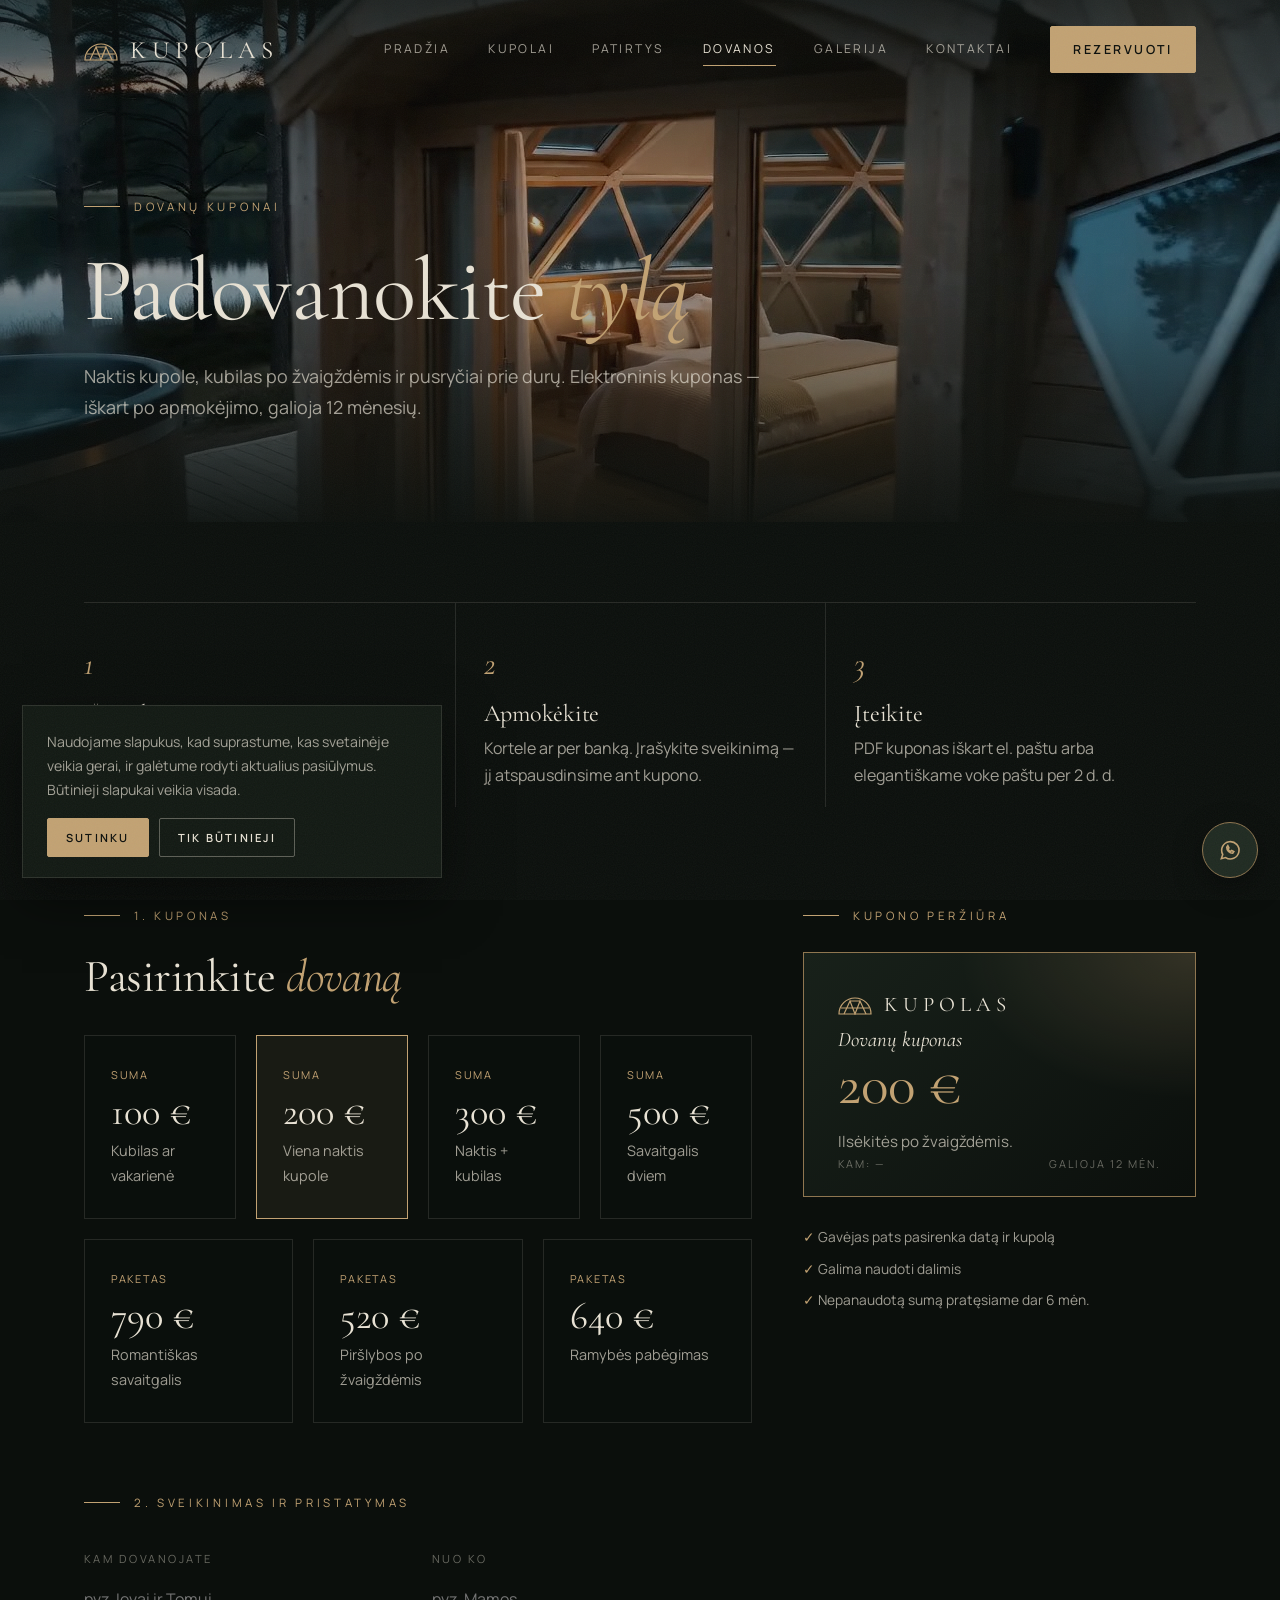
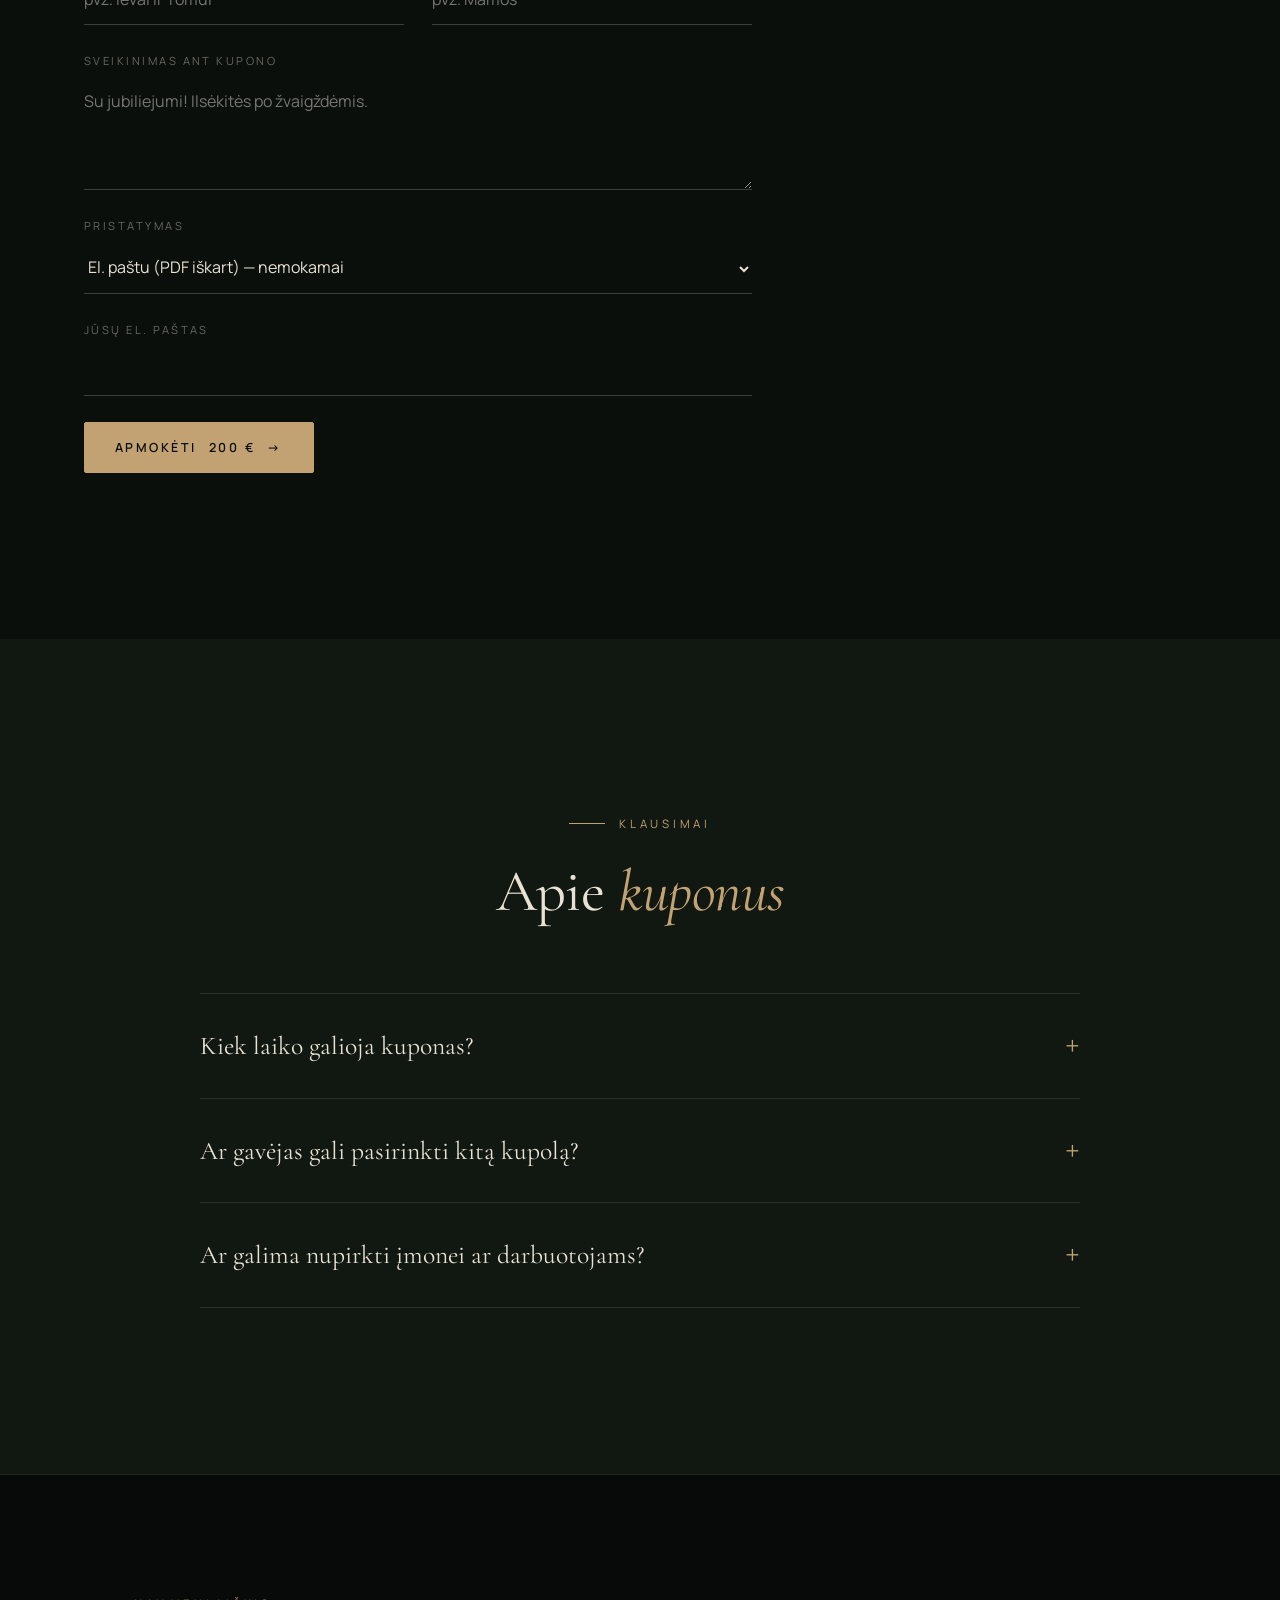
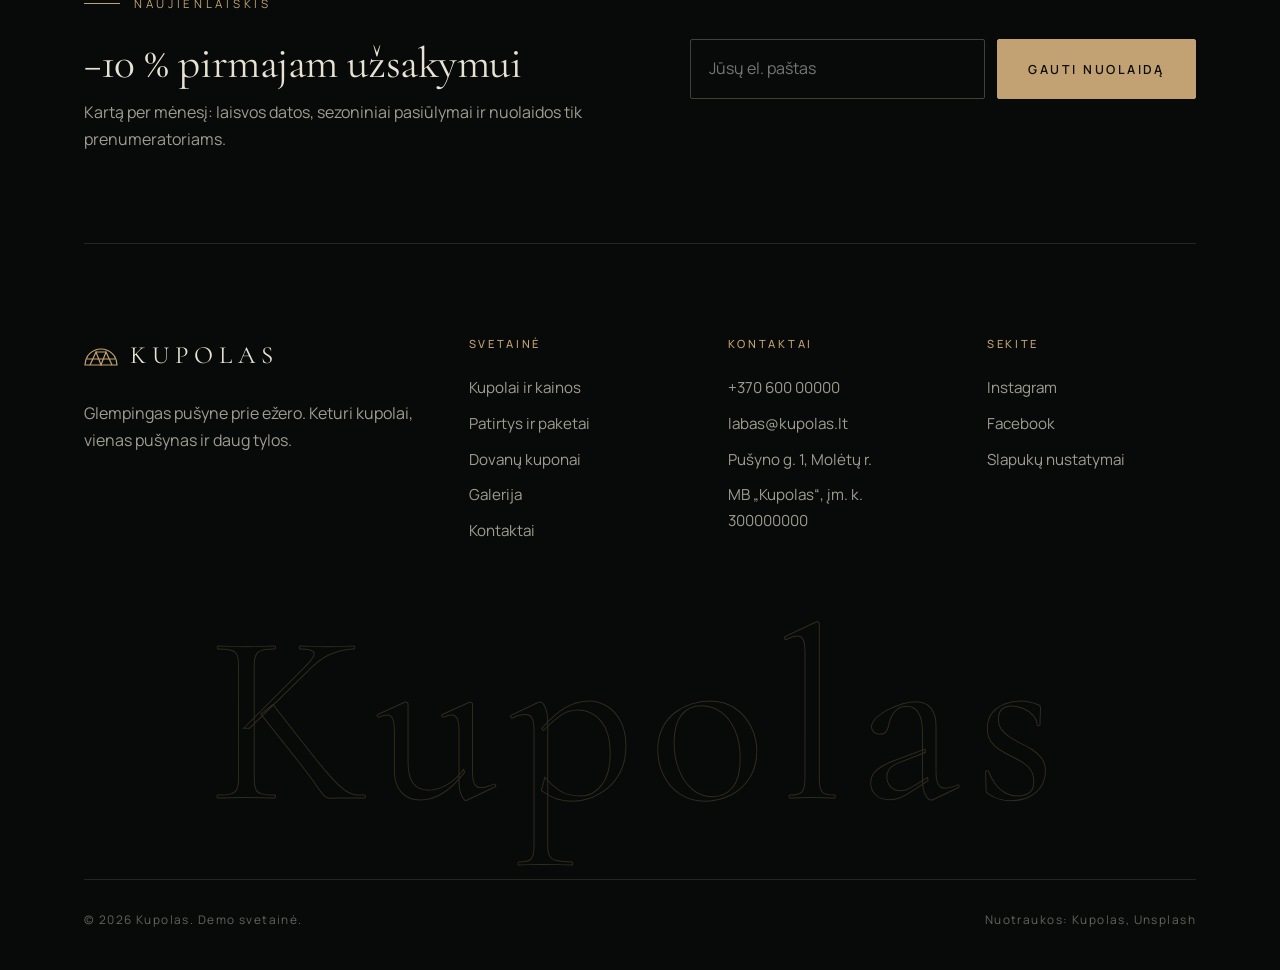
==== dovanos.html @ efc4244e "Kupolas demo svetainė" ====
<!DOCTYPE html>
<html lang="lt">
<head>
  <meta charset="UTF-8">
  <meta name="viewport" content="width=device-width, initial-scale=1">
  <title>Dovanų kuponai — nakvynė kupole su kubilu | Kupolas</title>
  <meta name="description" content="Padovanokite nakvynę kupole pušyne: dovanų kuponai nuo 100 € arba romantiško savaitgalio paketas. El. kuponas iškart po apmokėjimo, galioja 12 mėn.">
  <meta property="og:title" content="Dovanų kuponai — Kupolas">
  <meta property="og:image" content="images/kadras-10.jpg">
  <link rel="preconnect" href="https://fonts.googleapis.com">
  <link rel="preconnect" href="https://fonts.gstatic.com" crossorigin>
  <link href="https://fonts.googleapis.com/css2?family=Cormorant+Garamond:ital,wght@0,400;0,500;1,400&family=Manrope:wght@300;400;500;600&subset=latin-ext&display=swap" rel="stylesheet">
  <link rel="stylesheet" href="css/style.css">
</head>
<body>

<header class="header">
  <div class="wrap">
    <a href="index.html" class="logo" aria-label="Kupolas — pradžia">
      <svg viewBox="0 0 34 22" fill="none" stroke="currentColor" stroke-width="1.2"><path d="M1 21 A16 16 0 0 1 33 21 Z"/><path d="M6 21 L12 8 L17 21 L22 8 L28 21 M12 8 L22 8 M3 15 L31 15"/></svg>
      <span>Kupolas</span>
    </a>
    <nav class="nav" aria-label="Pagrindinis meniu">
      <a href="index.html">Pradžia</a>
      <a href="kupolai.html">Kupolai</a>
      <a href="patirtys.html">Patirtys</a>
      <a href="dovanos.html" aria-current="page">Dovanos</a>
      <a href="galerija.html">Galerija</a>
      <a href="kontaktai.html">Kontaktai</a>
      <a href="kontaktai.html#rezervacija" class="btn">Rezervuoti</a>
    </nav>
    <button class="burger" aria-label="Meniu" aria-expanded="false"><span></span></button>
  </div>
</header>

<main>
  <section class="page-hero page-hero--short">
    <div class="scene" data-scene="ember" data-seed="23" data-img="images/kadras-10.jpg" data-w="2000"></div>
    <div class="wrap">
      <span class="eyebrow reveal">Dovanų kuponai</span>
      <h1 class="reveal" data-delay="1">Padovanokite <em>tylą</em></h1>
      <p class="lead reveal" data-delay="2">Naktis kupole, kubilas po žvaigždėmis ir pusryčiai prie durų. Elektroninis kuponas — iškart po apmokėjimo, galioja 12 mėnesių.</p>
    </div>
  </section>

  <section class="section" style="padding-top:80px">
    <div class="wrap">
      <div class="steps reveal" style="margin-bottom:90px">
        <div><b>1</b><h4 style="font-size:1.5rem;margin-bottom:8px">Išsirinkite</h4><p>Sumą arba paketą. Gavėjas pats pasirinks datą ir kupolą.</p></div>
        <div><b>2</b><h4 style="font-size:1.5rem;margin-bottom:8px">Apmokėkite</h4><p>Kortele ar per banką. Įrašykite sveikinimą — jį atspausdinsime ant kupono.</p></div>
        <div><b>3</b><h4 style="font-size:1.5rem;margin-bottom:8px">Įteikite</h4><p>PDF kuponas iškart el. paštu arba elegantiškame voke paštu per 2 d. d.</p></div>
      </div>

      <div class="booking" style="margin-bottom:0">
        <div>
          <span class="eyebrow reveal">1. Kuponas</span>
          <h2 class="reveal" data-delay="1" style="margin-bottom:34px;font-size:clamp(2rem,3.6vw,3rem)">Pasirinkite <em>dovaną</em></h2>
          <div class="vouchers reveal" data-delay="1" role="radiogroup" aria-label="Kuponas">
            <button type="button" class="voucher" data-v="100 €" data-label="Dovanų kuponas"><small>Suma</small><b>100 €</b><span>Kubilas ar vakarienė</span></button>
            <button type="button" class="voucher is-active" data-v="200 €" data-label="Dovanų kuponas"><small>Suma</small><b>200 €</b><span>Viena naktis kupole</span></button>
            <button type="button" class="voucher" data-v="300 €" data-label="Dovanų kuponas"><small>Suma</small><b>300 €</b><span>Naktis + kubilas</span></button>
            <button type="button" class="voucher" data-v="500 €" data-label="Dovanų kuponas"><small>Suma</small><b>500 €</b><span>Savaitgalis dviem</span></button>
          </div>
          <div class="vouchers reveal" data-delay="2" style="grid-template-columns:repeat(3,1fr);margin-top:20px">
            <button type="button" class="voucher" data-v="790 €" data-label="Romantiškas savaitgalis"><small>Paketas</small><b>790 €</b><span>Romantiškas savaitgalis</span></button>
            <button type="button" class="voucher" data-v="520 €" data-label="Piršlybos po žvaigždėmis"><small>Paketas</small><b>520 €</b><span>Piršlybos po žvaigždėmis</span></button>
            <button type="button" class="voucher" data-v="640 €" data-label="Ramybės pabėgimas"><small>Paketas</small><b>640 €</b><span>Ramybės pabėgimas</span></button>
          </div>

          <span class="eyebrow reveal" style="margin-top:70px">2. Sveikinimas ir pristatymas</span>
          <form class="form reveal" data-name="kuponas" novalidate style="margin-top:10px">
            <input type="hidden" name="kuponas" value="Dovanų kuponas 200 €">
            <div class="field"><label for="gavejas">Kam dovanojate</label><input id="gavejas" name="gavejas" type="text" placeholder="pvz. Ievai ir Tomui" required></div>
            <div class="field"><label for="nuo">Nuo ko</label><input id="nuo" name="nuo" type="text" placeholder="pvz. Mamos" required></div>
            <div class="field field--full"><label for="sveikinimas">Sveikinimas ant kupono</label><textarea id="sveikinimas" name="sveikinimas" maxlength="160" placeholder="Su jubiliejumi! Ilsėkitės po žvaigždėmis."></textarea></div>
            <div class="field field--full">
              <label for="pristatymas">Pristatymas</label>
              <select id="pristatymas" name="pristatymas">
                <option>El. paštu (PDF iškart) — nemokamai</option>
                <option>Vokas paštu per 2 d. d. — +5 €</option>
              </select>
            </div>
            <div class="field field--full"><label for="pirkejas">Jūsų el. paštas</label><input id="pirkejas" name="pirkejas" type="email" autocomplete="email" required></div>
            <button type="submit" class="btn">Apmokėti <span data-total>200 €</span> <span class="arrow">→</span></button>
            <div class="form__ok" role="status">
              <h4>Ačiū! Kuponas paruoštas.</h4>
              <p>Tai demo svetainė, todėl mokėjimas nevyko ir kuponas nesiųstas. Tikroje svetainėje čia būtų apmokėjimas (pvz., Paysera ar Stripe) ir PDF kuponas el. paštu.</p>
            </div>
          </form>
        </div>

        <aside class="reveal" data-delay="1" style="position:sticky;top:110px;align-self:start">
          <span class="eyebrow">Kupono peržiūra</span>
          <div class="voucher-card">
            <div class="logo"><svg viewBox="0 0 34 22" fill="none" stroke="currentColor" stroke-width="1.2"><path d="M1 21 A16 16 0 0 1 33 21 Z"/><path d="M6 21 L12 8 L17 21 L22 8 L28 21 M12 8 L22 8 M3 15 L31 15"/></svg><span>Kupolas</span></div>
            <div>
              <div class="voucher-card__for" data-preview-label>Dovanų kuponas</div>
              <div class="voucher-card__amount" data-preview-amount>200 €</div>
              <p data-preview-msg style="margin:14px 0 0;font-size:.95rem">Ilsėkitės po žvaigždėmis.</p>
            </div>
            <div class="voucher-card__meta"><span data-preview-to>Kam: —</span><span>Galioja 12 mėn.</span></div>
          </div>
          <ul class="summary__perks" style="margin-top:28px">
            <li>Gavėjas pats pasirenka datą ir kupolą</li>
            <li>Galima naudoti dalimis</li>
            <li>Nepanaudotą sumą pratęsiame dar 6 mėn.</li>
          </ul>
        </aside>
      </div>
    </div>
  </section>

  <section class="section section--moss">
    <div class="wrap">
      <div class="section-head" style="justify-content:center;text-align:center">
        <div>
          <span class="eyebrow reveal">Klausimai</span>
          <h2 class="reveal" data-delay="1" style="margin:0 auto">Apie <em>kuponus</em></h2>
        </div>
      </div>
      <div class="faq reveal">
        <details><summary>Kiek laiko galioja kuponas?</summary><p>12 mėnesių nuo pirkimo. Jei nespėjote — parašykite, pratęsime dar 6 mėnesius.</p></details>
        <details><summary>Ar gavėjas gali pasirinkti kitą kupolą?</summary><p>Taip. Sumos kuponą galima panaudoti bet kuriam kupolui ar patirtims. Jei kaina didesnė — skirtumą primoka gavėjas.</p></details>
        <details><summary>Ar galima nupirkti įmonei ar darbuotojams?</summary><p>Taip, išrašome sąskaitą faktūrą. Užsakant 5 ir daugiau kuponų — 10 % nuolaida.</p></details>
      </div>
    </div>
  </section>
</main>

<footer class="footer">
  <div class="wrap">
    <div class="newsletter reveal">
      <div>
        <span class="eyebrow">Naujienlaiškis</span>
        <h3>−10 % pirmajam užsakymui</h3>
        <p>Kartą per mėnesį: laisvos datos, sezoniniai pasiūlymai ir nuolaidos tik prenumeratoriams.</p>
      </div>
      <form class="newsletter__form" novalidate>
        <input type="email" name="email" placeholder="Jūsų el. paštas" aria-label="El. paštas" required>
        <button type="submit" class="btn">Gauti nuolaidą</button>
        <p class="newsletter__ok" role="status">Ačiū! Nuolaidos kodas jau keliauja į jūsų paštą (demo).</p>
      </form>
    </div>
    <div class="footer__top">
      <div class="footer__brand">
        <a href="index.html" class="logo"><svg viewBox="0 0 34 22" fill="none" stroke="currentColor" stroke-width="1.2"><path d="M1 21 A16 16 0 0 1 33 21 Z"/><path d="M6 21 L12 8 L17 21 L22 8 L28 21 M12 8 L22 8 M3 15 L31 15"/></svg><span>Kupolas</span></a>
        <p>Glempingas pušyne prie ežero. Keturi kupolai, vienas pušynas ir daug tylos.</p>
      </div>
      <div><h5>Svetainė</h5><ul><li><a href="kupolai.html">Kupolai ir kainos</a></li><li><a href="patirtys.html">Patirtys ir paketai</a></li><li><a href="dovanos.html">Dovanų kuponai</a></li><li><a href="galerija.html">Galerija</a></li><li><a href="kontaktai.html">Kontaktai</a></li></ul></div>
      <div><h5>Kontaktai</h5><ul><li><a href="tel:+37060000000">+370 600 00000</a></li><li><a href="mailto:labas@kupolas.lt">labas@kupolas.lt</a></li><li>Pušyno g. 1, Molėtų r.</li><li>MB „Kupolas“, įm. k. 300000000</li></ul></div>
      <div><h5>Sekite</h5><ul><li><a href="https://instagram.com" target="_blank" rel="noopener">Instagram</a></li><li><a href="https://facebook.com" target="_blank" rel="noopener">Facebook</a></li><li><a href="#" data-cookie-settings>Slapukų nustatymai</a></li></ul></div>
    </div>
    <div class="footer__word" aria-hidden="true">Kupolas</div>
    <div class="footer__bottom"><span>© <span data-year></span> Kupolas. Demo svetainė.</span><span>Nuotraukos: Kupolas, <a href="https://unsplash.com" target="_blank" rel="noopener">Unsplash</a></span></div>
  </div>
</footer>

<script src="js/main.js"></script>
<script>
  /* kupono pasirinkimas ir gyva peržiūra */
  (function () {
    var form = document.querySelector('form[data-name="kuponas"]');
    var vs = [].slice.call(document.querySelectorAll('.voucher'));
    var amt = document.querySelector('[data-preview-amount]'), lbl = document.querySelector('[data-preview-label]');
    var msg = document.querySelector('[data-preview-msg]'), to = document.querySelector('[data-preview-to]'), tot = document.querySelector('[data-total]');
    function update() {
      var a = document.querySelector('.voucher.is-active');
      var base = parseInt(a.dataset.v, 10) + (form.pristatymas.selectedIndex === 1 ? 5 : 0);
      amt.textContent = a.dataset.v; lbl.textContent = a.dataset.label;
      form.kuponas.value = a.dataset.label + ' ' + a.dataset.v;
      tot.textContent = base + ' €';
      msg.textContent = form.sveikinimas.value || 'Ilsėkitės po žvaigždėmis.';
      to.textContent = 'Kam: ' + (form.gavejas.value || '—');
    }
    vs.forEach(function (v) { v.addEventListener('click', function () { vs.forEach(function (x) { x.classList.remove('is-active'); x.setAttribute('aria-checked', 'false'); }); v.classList.add('is-active'); v.setAttribute('aria-checked', 'true'); update(); }); });
    ['input', 'change'].forEach(function (ev) { form.addEventListener(ev, update); });
    update();
  })();
</script>
</body>
</html>
---- css/style.css ----
/* ==========================================================
   KUPOLAS — poilsis gamtoje
   Organic luxury · tamsi tema
   ========================================================== */

:root {
  --ink: #0b0f0c;
  --forest: #111812;
  --moss: #18211a;
  --moss-2: #222d24;
  --line: rgba(232, 226, 212, 0.12);
  --bone: #e8e2d4;
  --bone-dim: rgba(232, 226, 212, 0.68);
  --bone-faint: rgba(232, 226, 212, 0.42);
  --brass: #c2a273;
  --brass-dim: #8f7650;
  --ember: #e6a85c;
  --clay: #a8694a;

  --serif: "Cormorant Garamond", "Times New Roman", serif;
  --sans: "Manrope", system-ui, -apple-system, "Segoe UI", sans-serif;

  --wrap: 1240px;
  --pad: clamp(20px, 5vw, 64px);
  --radius: 2px;
  --ease: cubic-bezier(0.22, 0.61, 0.36, 1);
}

*,
*::before,
*::after { box-sizing: border-box; }

html { scroll-behavior: smooth; }

body {
  margin: 0;
  background: var(--ink);
  color: var(--bone);
  font-family: var(--sans);
  font-size: 16px;
  line-height: 1.7;
  font-weight: 400;
  -webkit-font-smoothing: antialiased;
  overflow-x: hidden;
}

/* subtle grain */
body::after {
  content: "";
  position: fixed;
  inset: 0;
  pointer-events: none;
  z-index: 100;
  opacity: 0.05;
  background-image: url("data:image/svg+xml,%3Csvg xmlns='http://www.w3.org/2000/svg' width='160' height='160'%3E%3Cfilter id='n'%3E%3CfeTurbulence type='fractalNoise' baseFrequency='.9' numOctaves='2' stitchTiles='stitch'/%3E%3C/filter%3E%3Crect width='100%25' height='100%25' filter='url(%23n)'/%3E%3C/svg%3E");
}

img, svg { display: block; max-width: 100%; }
a { color: inherit; text-decoration: none; }
::selection { background: var(--brass); color: var(--ink); }

.wrap { width: 100%; max-width: var(--wrap); margin: 0 auto; padding: 0 var(--pad); }

/* ---------- typography ---------- */
h1, h2, h3, h4 {
  font-family: var(--serif);
  font-weight: 400;
  line-height: 1.08;
  margin: 0;
  letter-spacing: -0.01em;
}
h1 { font-size: clamp(3rem, 8vw, 7rem); }
h2 { font-size: clamp(2.2rem, 4.6vw, 4rem); }
h3 { font-size: clamp(1.6rem, 2.4vw, 2.1rem); }
h1 em, h2 em, h3 em { font-style: italic; color: var(--brass); }

p { margin: 0 0 1.1em; color: var(--bone-dim); }
.lead { font-size: clamp(1.05rem, 1.4vw, 1.2rem); color: var(--bone-dim); max-width: 38em; }

.eyebrow {
  display: inline-flex;
  align-items: center;
  gap: 14px;
  font-size: 0.72rem;
  letter-spacing: 0.32em;
  text-transform: uppercase;
  color: var(--brass);
  margin-bottom: 26px;
}
.eyebrow::before { content: ""; width: 36px; height: 1px; background: currentColor; }

/* ---------- buttons ---------- */
.btn {
  display: inline-flex;
  align-items: center;
  gap: 12px;
  padding: 16px 30px;
  border: 1px solid var(--brass);
  background: var(--brass);
  color: var(--ink);
  font-family: var(--sans);
  font-size: 0.78rem;
  font-weight: 600;
  letter-spacing: 0.2em;
  text-transform: uppercase;
  cursor: pointer;
  border-radius: var(--radius);
  transition: background 0.4s var(--ease), color 0.4s var(--ease), border-color 0.4s var(--ease);
}
.btn:hover { background: transparent; color: var(--brass); }
.btn--ghost { background: transparent; color: var(--bone); border-color: rgba(232, 226, 212, 0.35); }
.btn--ghost:hover { border-color: var(--brass); color: var(--brass); }
.btn .arrow { transition: transform 0.4s var(--ease); }
.btn:hover .arrow { transform: translateX(5px); }

.link {
  display: inline-flex;
  gap: 10px;
  align-items: center;
  font-size: 0.76rem;
  letter-spacing: 0.22em;
  text-transform: uppercase;
  color: var(--brass);
  padding-bottom: 6px;
  border-bottom: 1px solid var(--brass-dim);
  transition: gap 0.4s var(--ease), border-color 0.4s;
}
.link:hover { gap: 16px; border-color: var(--brass); }

/* ---------- header ---------- */
.header {
  position: fixed;
  inset: 0 0 auto;
  z-index: 50;
  transition: background 0.5s var(--ease), border-color 0.5s, padding 0.5s var(--ease);
  border-bottom: 1px solid transparent;
  padding: 26px 0;
}
.header.is-solid {
  background: rgba(11, 15, 12, 0.86);
  backdrop-filter: blur(14px);
  -webkit-backdrop-filter: blur(14px);
  border-color: var(--line);
  padding: 16px 0;
}
.header .wrap { display: flex; align-items: center; justify-content: space-between; gap: 30px; }

.logo { display: inline-flex; align-items: center; gap: 12px; }
.logo svg { width: 34px; height: 22px; color: var(--brass); }
.logo span {
  font-family: var(--serif);
  font-size: 1.55rem;
  letter-spacing: 0.24em;
  text-transform: uppercase;
}

.nav { display: flex; align-items: center; gap: 38px; }
.nav a:not(.btn) {
  font-size: 0.76rem;
  letter-spacing: 0.2em;
  text-transform: uppercase;
  color: var(--bone-dim);
  position: relative;
  transition: color 0.3s;
}
.nav a:not(.btn)::after {
  content: "";
  position: absolute;
  left: 0; right: 0; bottom: -6px;
  height: 1px;
  background: var(--brass);
  transform: scaleX(0);
  transform-origin: left;
  transition: transform 0.4s var(--ease);
}
.nav a:not(.btn):hover,
.nav a[aria-current="page"] { color: var(--bone); }
.nav a:not(.btn):hover::after,
.nav a[aria-current="page"]::after { transform: scaleX(1); }
.nav .btn { padding: 12px 22px; }

.burger {
  display: none;
  width: 44px; height: 44px;
  background: none; border: 0; cursor: pointer;
  position: relative;
  color: var(--bone);
}
.burger span, .burger::before, .burger::after {
  content: "";
  position: absolute;
  left: 10px; right: 10px;
  height: 1px;
  background: currentColor;
  transition: transform 0.4s var(--ease), opacity 0.3s;
}
.burger::before { top: 16px; }
.burger span { top: 22px; }
.burger::after { top: 28px; }
.menu-open .burger::before { transform: translateY(6px) rotate(45deg); }
.menu-open .burger span { opacity: 0; }
.menu-open .burger::after { transform: translateY(-6px) rotate(-45deg); }

@media (max-width: 960px) {
  .burger { display: block; z-index: 2; }
  .nav {
    position: fixed;
    inset: 0;
    flex-direction: column;
    justify-content: center;
    gap: 30px;
    background: var(--ink);
    opacity: 0;
    visibility: hidden;
    transition: opacity 0.5s var(--ease), visibility 0.5s;
  }
  .nav a:not(.btn) { font-family: var(--serif); font-size: 2rem; letter-spacing: 0.04em; text-transform: none; }
  .menu-open .nav { opacity: 1; visibility: visible; }
}

/* ---------- scene (generated SVG landscapes) ---------- */
.scene {
  position: relative;
  overflow: hidden;
  background: linear-gradient(180deg, #05080a, #1d2a22);
}
.scene > svg { position: absolute; inset: 0; width: 100%; height: 100%; }
.scene--photo { background: var(--moss); }
.scene > img {
  position: absolute;
  inset: 0;
  width: 100%;
  height: 100%;
  object-fit: cover;
  filter: saturate(0.82) brightness(0.86) contrast(1.04);
  opacity: 0;
  transition: opacity 1.2s var(--ease);
}
.scene > img.is-loaded { opacity: 1; }
.scene .twinkle { animation: twinkle 4s ease-in-out infinite; }
@keyframes twinkle { 0%, 100% { opacity: 0.25; } 50% { opacity: 1; } }
.scene .flicker { animation: flicker 3.2s ease-in-out infinite; transform-origin: center; }
@keyframes flicker { 0%, 100% { opacity: 0.9; } 40% { opacity: 0.72; } 60% { opacity: 1; } }

/* ---------- hero ---------- */
.hero {
  position: relative;
  min-height: 100vh;
  min-height: 100svh;
  display: flex;
  align-items: flex-end;
  padding: 160px 0 90px;
}
.hero > .scene { position: absolute; inset: 0; }
.hero::after {
  content: "";
  position: absolute;
  inset: 0;
  background: linear-gradient(180deg, rgba(11, 15, 12, 0.35) 0%, transparent 30%, transparent 55%, rgba(11, 15, 12, 0.9) 100%);
  pointer-events: none;
}
.hero .wrap { position: relative; z-index: 2; }

/* ---------- 3D intro (slinkimu valdomas) ---------- */
.kupolas-intro { position: relative; height: 420vh; background: #0b0d0c; }
.kupolas-intro .kp-sticky { position: sticky; top: 0; height: 100vh; height: 100svh; width: 100%; overflow: hidden; }
.kupolas-intro .kp-video {
  position: absolute;
  inset: 0;
  width: 100%;
  height: 100%;
  object-fit: cover;
  filter: saturate(0.9) brightness(0.88) contrast(1.04);
  opacity: 0;
  transition: opacity 1s var(--ease);
}
.kupolas-intro .kp-video.is-loaded { opacity: 1; }
.kupolas-intro .kp-vignette {
  position: absolute; inset: 0; pointer-events: none;
  background:
    radial-gradient(120% 90% at 50% 45%, transparent 55%, rgba(5, 6, 14, 0.55) 100%),
    linear-gradient(to top, rgba(8, 6, 14, 0.6), transparent 42%),
    linear-gradient(to bottom, rgba(8, 6, 14, 0.45), transparent 22%);
}
.kupolas-intro .kp-cap {
  position: absolute;
  z-index: 2;
  left: var(--pad);
  bottom: max(56px, 12vh);
  max-width: min(640px, 86vw);
  opacity: 0;
  transform: translateY(18px);
  transition: opacity 0.8s var(--ease), transform 0.8s var(--ease);
  pointer-events: none;
}
.kupolas-intro .kp-cap::before {
  content: "";
  position: absolute;
  inset: -90px -140px -70px -120px;
  z-index: -1;
  background: radial-gradient(closest-side, rgba(6, 5, 12, 0.72), rgba(6, 5, 12, 0.35) 60%, transparent);
  pointer-events: none;
}
.kupolas-intro .kp-cap.kp-on { opacity: 1; transform: none; pointer-events: auto; }
.kupolas-intro .kp-cap.kp-right { left: auto; right: var(--pad); text-align: right; }
.kupolas-intro .kp-cap.kp-right .eyebrow { flex-direction: row-reverse; }
.kupolas-intro .kp-cap .eyebrow { margin-bottom: 20px; }
.kupolas-intro .kp-title {
  font-family: var(--serif);
  font-weight: 400;
  font-size: clamp(2.8rem, 7vw, 6.4rem);
  line-height: 1;
  color: var(--bone);
  text-shadow: 0 2px 30px rgba(0, 0, 0, 0.4);
}
.kupolas-intro .kp-sub { font-size: clamp(1rem, 1.4vw, 1.2rem); color: var(--bone-dim); margin: 20px 0 0; }
.kupolas-intro .hero__actions { margin-top: 36px; }
.kupolas-intro .kp-hint {
  position: absolute; z-index: 2; left: 50%; bottom: 24px; transform: translateX(-50%);
  font-size: 0.68rem; letter-spacing: 0.3em; text-transform: uppercase; color: var(--bone-dim);
  display: flex; flex-direction: column; align-items: center; gap: 12px;
  transition: opacity 0.5s;
}
.kupolas-intro .kp-hint i { display: block; width: 1px; height: 40px; background: linear-gradient(var(--brass), transparent); animation: cue 2.4s var(--ease) infinite; }
.kupolas-intro .kp-bar { position: absolute; z-index: 2; right: 22px; top: 50%; transform: translateY(-50%); width: 1px; height: 140px; background: rgba(232, 226, 212, 0.15); }
.kupolas-intro .kp-bar b { display: block; width: 100%; height: 0; background: var(--brass); }
@media (max-width: 640px) {
  .kupolas-intro .kp-cap.kp-right { right: auto; left: var(--pad); text-align: left; }
  .kupolas-intro .kp-cap.kp-right .eyebrow { flex-direction: row; }
  .kupolas-intro .kp-bar { display: none; }
}
.hero h1 { max-width: 11ch; margin-bottom: 30px; }
.hero .lead { margin-bottom: 42px; }
.hero__actions { display: flex; gap: 16px; flex-wrap: wrap; }
.hero__meta {
  position: absolute;
  right: var(--pad);
  bottom: 96px;
  z-index: 2;
  text-align: right;
  font-size: 0.72rem;
  letter-spacing: 0.24em;
  text-transform: uppercase;
  color: var(--bone-faint);
  line-height: 2.2;
}
.hero__meta strong { color: var(--bone); font-weight: 500; }
@media (max-width: 760px) { .hero__meta { display: none; } }

.scroll-cue {
  position: absolute;
  left: 50%;
  bottom: 28px;
  z-index: 2;
  width: 1px;
  height: 54px;
  background: linear-gradient(var(--brass), transparent);
  animation: cue 2.4s var(--ease) infinite;
}
@keyframes cue { 0% { transform: scaleY(0); transform-origin: top; } 50% { transform: scaleY(1); transform-origin: top; } 51% { transform-origin: bottom; } 100% { transform: scaleY(0); transform-origin: bottom; } }

.page-hero {
  position: relative;
  min-height: 72vh;
  display: flex;
  align-items: flex-end;
  padding: 180px 0 80px;
}
.page-hero > .scene { position: absolute; inset: 0; }
.page-hero::after {
  content: "";
  position: absolute;
  inset: 0;
  background: linear-gradient(180deg, rgba(11, 15, 12, 0.7), rgba(11, 15, 12, 0.15) 35%, rgba(11, 15, 12, 0.25) 60%, rgba(11, 15, 12, 0.94));
  pointer-events: none;
}
.page-hero .wrap { position: relative; z-index: 2; }
.page-hero h1 { font-size: clamp(2.8rem, 7vw, 6rem); margin-bottom: 22px; }

/* ---------- sections ---------- */
.section { padding: clamp(90px, 13vw, 170px) 0; position: relative; }
.section--moss { background: var(--forest); }
.section-head { display: flex; justify-content: space-between; align-items: flex-end; gap: 40px; margin-bottom: 70px; flex-wrap: wrap; }
.section-head h2 { max-width: 14ch; }
.section-head p { max-width: 30em; margin: 0; }

.split {
  display: grid;
  grid-template-columns: 1fr 1fr;
  gap: clamp(40px, 8vw, 120px);
  align-items: center;
}
@media (max-width: 860px) { .split { grid-template-columns: 1fr; } }

.stats {
  display: grid;
  grid-template-columns: repeat(3, 1fr);
  border-top: 1px solid var(--line);
  margin-top: 60px;
}
.stat { padding: 30px 20px 0 0; }
.stat + .stat { padding-left: 24px; border-left: 1px solid var(--line); }
.stat b {
  display: block;
  font-family: var(--serif);
  font-weight: 400;
  font-size: clamp(2.6rem, 5vw, 4rem);
  line-height: 1;
  color: var(--bone);
}
.stat span { font-size: 0.74rem; letter-spacing: 0.18em; text-transform: uppercase; color: var(--bone-faint); }

.frame {
  position: relative;
  aspect-ratio: 4 / 5;
}
.frame .scene { position: absolute; inset: 0; }
.frame::before {
  content: "";
  position: absolute;
  inset: -16px;
  pointer-events: none;
  border: 1px solid var(--brass-dim);
  z-index: -1;
}
.frame__tag {
  position: absolute;
  bottom: 22px;
  left: 22px;
  z-index: 2;
  font-size: 0.7rem;
  letter-spacing: 0.24em;
  text-transform: uppercase;
  color: var(--bone);
  background: rgba(11, 15, 12, 0.6);
  backdrop-filter: blur(8px);
  padding: 10px 16px;
}

/* ---------- dome cards ---------- */
.cards { display: grid; grid-template-columns: repeat(3, 1fr); gap: 28px; }
@media (max-width: 960px) { .cards { grid-template-columns: 1fr 1fr; } }
@media (max-width: 640px) { .cards { grid-template-columns: 1fr; } }

.card { position: relative; display: block; }
.card .scene {
  aspect-ratio: 3 / 4;
  transition: transform 1.2s var(--ease);
}
.card__media { overflow: hidden; position: relative; }
.card__media::after {
  content: "";
  position: absolute;
  inset: 0;
  background: linear-gradient(180deg, transparent 55%, rgba(11, 15, 12, 0.75));
}
.card:hover .scene { transform: scale(1.05); }
.card__num {
  position: absolute;
  top: 20px; left: 22px;
  z-index: 2;
  font-family: var(--serif);
  font-style: italic;
  font-size: 1.1rem;
  color: var(--bone-dim);
}
.card__body { padding: 24px 0 0; display: flex; justify-content: space-between; align-items: baseline; gap: 20px; }
.card__body h3 { font-size: 1.9rem; }
.card__body small { display: block; font-size: 0.74rem; letter-spacing: 0.16em; text-transform: uppercase; color: var(--bone-faint); margin-top: 8px; }
.price { font-family: var(--serif); font-size: 1.5rem; color: var(--brass); white-space: nowrap; }
.price span { font-family: var(--sans); font-size: 0.72rem; color: var(--bone-faint); letter-spacing: 0.1em; }

/* ---------- experiences list ---------- */
.xp-list { border-top: 1px solid var(--line); }
.xp-row {
  display: grid;
  grid-template-columns: 80px 1.2fr 2fr auto;
  gap: 30px;
  align-items: center;
  padding: 34px 0;
  border-bottom: 1px solid var(--line);
  transition: padding 0.5s var(--ease), background 0.5s;
}
.xp-row:hover { padding-left: 18px; padding-right: 18px; background: rgba(194, 162, 115, 0.04); }
.xp-row .n { font-family: var(--serif); font-style: italic; color: var(--brass); font-size: 1.2rem; }
.xp-row h3 { font-size: 1.8rem; }
.xp-row p { margin: 0; }
.xp-row .price { font-size: 1.3rem; }
@media (max-width: 860px) {
  .xp-row { grid-template-columns: 1fr; gap: 10px; }
}

/* ---------- quote ---------- */
.quote { text-align: center; max-width: 900px; margin: 0 auto; }
.quote svg { width: 34px; margin: 0 auto 36px; color: var(--brass); }
.quote blockquote {
  margin: 0 0 34px;
  font-family: var(--serif);
  font-style: italic;
  font-size: clamp(1.7rem, 3.4vw, 2.8rem);
  line-height: 1.3;
  color: var(--bone);
}
.quote cite { font-style: normal; font-size: 0.74rem; letter-spacing: 0.24em; text-transform: uppercase; color: var(--bone-faint); }

/* ---------- CTA band ---------- */
.cta {
  position: relative;
  min-height: 78vh;
  display: flex;
  align-items: center;
  text-align: center;
}
.cta > .scene { position: absolute; inset: 0; }
.cta::after { content: ""; position: absolute; inset: 0; background: rgba(11, 15, 12, 0.35); pointer-events: none; }
.cta .wrap { position: relative; z-index: 2; }
.cta h2 { margin: 0 auto 26px; max-width: 14ch; font-size: clamp(2.6rem, 6vw, 5rem); }
.cta p { margin: 0 auto 40px; max-width: 32em; }

/* ---------- dome detail rows ---------- */
.dome {
  display: grid;
  grid-template-columns: 1.15fr 1fr;
  gap: clamp(40px, 7vw, 110px);
  align-items: center;
  padding: clamp(60px, 9vw, 120px) 0;
  border-bottom: 1px solid var(--line);
}
.dome:nth-child(even) .dome__media { order: 2; }
.dome__media .scene { aspect-ratio: 5 / 4; }
.dome h2 { font-size: clamp(2.6rem, 5vw, 4.2rem); margin-bottom: 8px; }
.dome .sub { font-size: 0.76rem; letter-spacing: 0.22em; text-transform: uppercase; color: var(--brass); margin-bottom: 28px; display: block; }
.specs { display: grid; grid-template-columns: 1fr 1fr; gap: 14px 30px; margin: 34px 0 40px; padding: 28px 0; border-top: 1px solid var(--line); border-bottom: 1px solid var(--line); }
.specs div { font-size: 0.92rem; color: var(--bone-dim); display: flex; gap: 12px; align-items: baseline; }
.specs div::before { content: "—"; color: var(--brass); }
.dome__foot { display: flex; align-items: center; justify-content: space-between; gap: 20px; flex-wrap: wrap; }
.dome__foot .price { font-size: 2rem; }
@media (max-width: 860px) {
  .dome { grid-template-columns: 1fr; }
  .dome:nth-child(even) .dome__media { order: 0; }
}

/* ---------- amenities ---------- */
.amenities { display: grid; grid-template-columns: repeat(4, 1fr); border-top: 1px solid var(--line); border-left: 1px solid var(--line); }
.amenity { padding: 40px 30px; border-right: 1px solid var(--line); border-bottom: 1px solid var(--line); }
.amenity svg { width: 30px; height: 30px; color: var(--brass); margin-bottom: 26px; }
.amenity h4 { font-size: 1.45rem; margin-bottom: 10px; }
.amenity p { font-size: 0.92rem; margin: 0; }
@media (max-width: 960px) { .amenities { grid-template-columns: 1fr 1fr; } }
@media (max-width: 560px) { .amenities { grid-template-columns: 1fr; } }

/* ---------- experience tiles ---------- */
.tiles { display: grid; grid-template-columns: repeat(2, 1fr); gap: 28px; }
.tile { position: relative; min-height: 520px; display: flex; align-items: flex-end; overflow: hidden; }
.tile > .scene { position: absolute; inset: 0; transition: transform 1.4s var(--ease); }
.tile:hover > .scene { transform: scale(1.04); }
.tile::after { content: ""; position: absolute; inset: 0; background: linear-gradient(180deg, transparent 35%, rgba(11, 15, 12, 0.92)); }
.tile__body { position: relative; z-index: 2; padding: 40px; width: 100%; }
.tile__body h3 { font-size: clamp(2rem, 3vw, 2.6rem); margin-bottom: 12px; }
.tile__body p { max-width: 30em; }
.tile__meta { display: flex; gap: 26px; font-size: 0.72rem; letter-spacing: 0.2em; text-transform: uppercase; color: var(--brass); }
@media (max-width: 860px) { .tiles { grid-template-columns: 1fr; } .tile { min-height: 440px; } }

/* ---------- seasons ---------- */
.seasons { display: grid; grid-template-columns: repeat(4, 1fr); gap: 0; border-top: 1px solid var(--line); }
.season { padding: 40px 28px 10px 0; }
.season + .season { padding-left: 28px; border-left: 1px solid var(--line); }
.season b { font-family: var(--serif); font-weight: 400; font-style: italic; font-size: 2rem; color: var(--brass); display: block; margin-bottom: 12px; }
@media (max-width: 860px) {
  .seasons { grid-template-columns: 1fr 1fr; }
  .season:nth-child(3) { padding-left: 0; border-left: 0; }
}

/* ---------- gallery ---------- */
.filters { display: flex; gap: 10px; flex-wrap: wrap; margin-bottom: 50px; }
.filter {
  background: none;
  border: 1px solid var(--line);
  color: var(--bone-dim);
  padding: 11px 22px;
  font-family: var(--sans);
  font-size: 0.72rem;
  letter-spacing: 0.2em;
  text-transform: uppercase;
  cursor: pointer;
  border-radius: 40px;
  transition: all 0.3s;
}
.filter:hover { border-color: var(--brass-dim); color: var(--bone); }
.filter.is-active { background: var(--brass); border-color: var(--brass); color: var(--ink); }

.gallery { columns: 3 320px; column-gap: 22px; }
.shot {
  break-inside: avoid;
  margin: 0 0 22px;
  position: relative;
  cursor: zoom-in;
  overflow: hidden;
  transition: opacity 0.5s var(--ease);
}
.shot.is-hidden { display: none; }
.shot .scene { transition: transform 1.2s var(--ease); }
.shot:hover .scene { transform: scale(1.05); }
.shot figcaption {
  position: absolute;
  left: 0; right: 0; bottom: 0;
  padding: 50px 22px 18px;
  background: linear-gradient(transparent, rgba(11, 15, 12, 0.85));
  font-family: var(--serif);
  font-style: italic;
  font-size: 1.2rem;
  opacity: 0;
  transform: translateY(10px);
  transition: opacity 0.5s var(--ease), transform 0.5s var(--ease);
}
.shot:hover figcaption { opacity: 1; transform: none; }
.shot--tall .scene { aspect-ratio: 3 / 4; }
.shot--wide .scene { aspect-ratio: 4 / 3; }
.shot--sq .scene { aspect-ratio: 1; }

.lightbox {
  position: fixed;
  inset: 0;
  z-index: 90;
  background: rgba(6, 9, 7, 0.94);
  display: flex;
  align-items: center;
  justify-content: center;
  padding: 60px var(--pad);
  opacity: 0;
  visibility: hidden;
  transition: opacity 0.5s var(--ease), visibility 0.5s;
}
.lightbox.is-open { opacity: 1; visibility: visible; }
.lightbox__stage { width: min(1100px, 100%); }
.lightbox__stage .scene { aspect-ratio: 16 / 10; }
.lightbox__cap { margin-top: 20px; font-family: var(--serif); font-style: italic; font-size: 1.4rem; text-align: center; }
.lightbox button {
  position: absolute;
  background: none;
  border: 1px solid var(--line);
  color: var(--bone);
  width: 54px; height: 54px;
  border-radius: 50%;
  cursor: pointer;
  font-size: 1.2rem;
  transition: border-color 0.3s, color 0.3s;
}
.lightbox button:hover { border-color: var(--brass); color: var(--brass); }
.lightbox .lb-close { top: 26px; right: 26px; }
.lightbox .lb-prev { left: 26px; top: 50%; transform: translateY(-50%); }
.lightbox .lb-next { right: 26px; top: 50%; transform: translateY(-50%); }
@media (max-width: 700px) { .lightbox .lb-prev, .lightbox .lb-next { top: auto; bottom: 26px; transform: none; } }

/* ---------- contact ---------- */
.contact { display: grid; grid-template-columns: 1.3fr 1fr; gap: clamp(40px, 8vw, 120px); }
@media (max-width: 900px) { .contact { grid-template-columns: 1fr; } }

.form { display: grid; grid-template-columns: 1fr 1fr; gap: 26px 28px; }
.field { display: flex; flex-direction: column; gap: 10px; }
.field--full { grid-column: 1 / -1; }
.field label { font-size: 0.7rem; letter-spacing: 0.22em; text-transform: uppercase; color: var(--bone-faint); }
.field input, .field select, .field textarea {
  background: transparent;
  border: 0;
  border-bottom: 1px solid rgba(232, 226, 212, 0.22);
  color: var(--bone);
  font-family: var(--sans);
  font-size: 1rem;
  padding: 10px 0 14px;
  border-radius: 0;
  outline: none;
  transition: border-color 0.3s;
  color-scheme: dark;
}
.field select option { background: var(--forest); }
.field textarea { resize: vertical; min-height: 110px; }
.field input:focus, .field select:focus, .field textarea:focus { border-color: var(--brass); }
.form .btn { justify-self: start; }
.form__ok {
  grid-column: 1 / -1;
  display: none;
  padding: 26px 28px;
  border: 1px solid var(--brass-dim);
  background: rgba(194, 162, 115, 0.06);
}
.form__ok h4 { font-size: 1.6rem; margin-bottom: 6px; color: var(--brass); }
.form__ok p { margin: 0; }
.form.is-sent .form__ok { display: block; }
@media (max-width: 600px) { .form { grid-template-columns: 1fr; } }

.info-block { padding: 30px 0; border-bottom: 1px solid var(--line); }
.info-block:first-child { padding-top: 0; }
.info-block h4 { font-size: 0.72rem; font-family: var(--sans); letter-spacing: 0.24em; text-transform: uppercase; color: var(--brass); margin-bottom: 12px; }
.info-block p, .info-block a { font-family: var(--serif); font-size: 1.45rem; color: var(--bone); line-height: 1.45; margin: 0; }
.info-block a:hover { color: var(--brass); }

.faq { max-width: 880px; margin: 0 auto; border-top: 1px solid var(--line); }
.faq details { border-bottom: 1px solid var(--line); }
.faq summary {
  list-style: none;
  cursor: pointer;
  padding: 30px 0;
  display: flex;
  justify-content: space-between;
  gap: 30px;
  font-family: var(--serif);
  font-size: clamp(1.3rem, 2vw, 1.7rem);
}
.faq summary::-webkit-details-marker { display: none; }
.faq summary::after { content: "+"; font-family: var(--sans); font-weight: 300; color: var(--brass); font-size: 1.6rem; transition: transform 0.4s var(--ease); }
.faq details[open] summary::after { transform: rotate(45deg); }
.faq details p { padding-bottom: 28px; max-width: 44em; }

/* ---------- footer ---------- */
.footer { background: #070a08; padding: 110px 0 40px; border-top: 1px solid var(--line); }
.footer__top { display: grid; grid-template-columns: 1.6fr 1fr 1fr 1fr; gap: 50px; padding-bottom: 80px; }
.footer__brand p { max-width: 22em; margin-top: 24px; }
.footer h5 { font-size: 0.7rem; letter-spacing: 0.24em; text-transform: uppercase; color: var(--brass); margin: 0 0 22px; font-weight: 500; }
.footer ul { list-style: none; margin: 0; padding: 0; display: grid; gap: 10px; }
.footer li, .footer li a { color: var(--bone-dim); font-size: 0.95rem; transition: color 0.3s; }
.footer li a:hover { color: var(--bone); }
.footer__bottom {
  display: flex;
  justify-content: space-between;
  gap: 20px;
  flex-wrap: wrap;
  padding-top: 30px;
  border-top: 1px solid var(--line);
  font-size: 0.74rem;
  letter-spacing: 0.12em;
  color: var(--bone-faint);
}
.footer__word {
  font-family: var(--serif);
  font-size: clamp(5rem, 19vw, 17rem);
  line-height: 0.8;
  letter-spacing: 0.06em;
  text-align: center;
  color: transparent;
  -webkit-text-stroke: 1px rgba(194, 162, 115, 0.22);
  margin: 0 0 60px;
  user-select: none;
}
@media (max-width: 860px) { .footer__top { grid-template-columns: 1fr 1fr; } }
@media (max-width: 520px) { .footer__top { grid-template-columns: 1fr; } }

/* ==========================================================
   MARKETINGO BLOKAI
   ========================================================== */

/* intro: pirmas užrašas su mygtukais, praleidimo nuoroda */
.kupolas-intro .kp-cap--lead { max-width: min(760px, 90vw); }
.kupolas-intro .kp-cap--lead .kp-title { font-size: clamp(2.6rem, 6vw, 5.4rem); }
.kupolas-intro .kp-cap--lead .hero__actions { margin-top: 30px; }
.kupolas-intro a.kp-hint { cursor: pointer; }
.kupolas-intro a.kp-hint:hover { color: var(--brass); }

.page-hero--short { min-height: 58vh; }
.btn.is-disabled { opacity: 0.35; cursor: not-allowed; }
@media (max-width: 1240px) and (min-width: 961px) { .nav { gap: 26px; } .nav a:not(.btn) { letter-spacing: 0.14em; } }

/* pasitikėjimo juosta */
.trust { background: var(--forest); border-bottom: 1px solid var(--line); }
.trust__row { display: grid; grid-template-columns: repeat(4, 1fr); }
.trust__item { padding: 30px 24px; display: flex; flex-direction: column; gap: 4px; }
.trust__item + .trust__item { border-left: 1px solid var(--line); }
.trust__item b { font-family: var(--serif); font-weight: 400; font-size: 1.7rem; color: var(--brass); line-height: 1.1; }
.trust__item span { font-size: 0.74rem; letter-spacing: 0.14em; text-transform: uppercase; color: var(--bone-faint); }
@media (max-width: 760px) {
  .trust__row { grid-template-columns: 1fr 1fr; }
  .trust__item:nth-child(3) { border-left: 0; }
  .trust__item:nth-child(n+3) { border-top: 1px solid var(--line); }
}

/* kortelės ženkliukas */
.card__badge {
  position: absolute; top: 18px; right: 18px; z-index: 2;
  background: var(--brass); color: var(--ink);
  font-size: 0.66rem; font-weight: 600; letter-spacing: 0.16em; text-transform: uppercase;
  padding: 7px 12px;
}
.card .price span { font-size: 0.7rem; }

/* kam tinka */
.audience { display: grid; grid-template-columns: repeat(3, 1fr); border-top: 1px solid var(--line); }
.audience__item { padding: 40px 34px 40px 0; display: flex; flex-direction: column; gap: 14px; transition: background 0.5s; }
.audience__item + .audience__item { padding-left: 34px; border-left: 1px solid var(--line); }
.audience__item .n { font-family: var(--serif); font-style: italic; color: var(--brass); font-size: 1.2rem; }
.audience__item h3 { font-size: 2.2rem; }
.audience__item p { margin: 0 0 10px; flex: 1; }
.audience__item .link { align-self: flex-start; }
.audience__item:hover h3 { color: var(--brass); }
@media (max-width: 860px) {
  .audience { grid-template-columns: 1fr; }
  .audience__item, .audience__item + .audience__item { padding: 34px 0; border-left: 0; border-bottom: 1px solid var(--line); }
}

/* paketai */
.packages { display: grid; grid-template-columns: repeat(3, 1fr); gap: 28px; }
.package {
  position: relative;
  border: 1px solid var(--line);
  padding: 44px 36px 36px;
  display: flex; flex-direction: column;
  background: rgba(11, 15, 12, 0.35);
  transition: border-color 0.4s;
}
.package:hover { border-color: var(--brass-dim); }
.package__tag {
  position: absolute; top: -12px; left: 36px;
  background: var(--brass); color: var(--ink);
  font-size: 0.66rem; font-weight: 600; letter-spacing: 0.16em; text-transform: uppercase; padding: 6px 12px;
}
.package h3 { font-size: 2rem; margin-bottom: 22px; }
.package ul { list-style: none; margin: 0 0 30px; padding: 0; display: grid; gap: 10px; flex: 1; }
.package li { color: var(--bone-dim); display: flex; gap: 12px; }
.package li::before { content: "—"; color: var(--brass); }
.package__price { display: flex; align-items: baseline; gap: 14px; margin-bottom: 26px; }
.package__price b { font-family: var(--serif); font-weight: 400; font-size: 2.6rem; color: var(--bone); line-height: 1; }
.package__price s { color: var(--bone-faint); }
.package .btn { justify-content: center; }
@media (max-width: 960px) { .packages { grid-template-columns: 1fr; max-width: 560px; } }

/* atsiliepimai */
.rating { display: flex; align-items: center; gap: 18px; }
.rating > b { font-family: var(--serif); font-weight: 400; font-size: 4rem; line-height: 1; color: var(--bone); }
.rating small { display: block; color: var(--bone-faint); font-size: 0.8rem; margin-top: 4px; }
.stars { color: var(--brass); letter-spacing: 0.12em; font-size: 1rem; }
.reviews { display: grid; grid-template-columns: repeat(3, 1fr); gap: 28px; }
.review { margin: 0; padding: 34px 32px; border: 1px solid var(--line); background: rgba(11, 15, 12, 0.35); display: flex; flex-direction: column; gap: 18px; }
.review blockquote { margin: 0; font-family: var(--serif); font-style: italic; font-size: 1.35rem; line-height: 1.45; color: var(--bone); flex: 1; }
.review figcaption { font-size: 0.72rem; letter-spacing: 0.16em; text-transform: uppercase; color: var(--bone-faint); }
@media (max-width: 960px) { .reviews { grid-template-columns: 1fr 1fr; } }
@media (max-width: 640px) { .reviews { grid-template-columns: 1fr; } }

/* naujienlaiškis */
.newsletter {
  display: grid; grid-template-columns: 1.1fr 1fr; gap: 50px; align-items: center;
  padding: 0 0 90px; margin-bottom: 90px; border-bottom: 1px solid var(--line);
}
.newsletter h3 { font-size: clamp(2rem, 3.4vw, 2.8rem); margin-bottom: 12px; }
.newsletter p { margin: 0; }
.newsletter__form { display: flex; flex-wrap: wrap; gap: 12px; }
.newsletter__form input {
  flex: 1 1 240px; background: transparent; border: 1px solid rgba(232, 226, 212, 0.25); color: var(--bone);
  font: inherit; padding: 15px 18px; outline: none; border-radius: var(--radius);
}
.newsletter__form input:focus { border-color: var(--brass); }
.newsletter__ok { display: none; width: 100%; color: var(--brass) !important; }
.newsletter__form.is-sent .newsletter__ok { display: block; }
.newsletter__form.is-sent input, .newsletter__form.is-sent button { display: none; }
@media (max-width: 860px) { .newsletter { grid-template-columns: 1fr; gap: 26px; } }

/* kainų lentelė */
.price-table { width: 100%; border-collapse: collapse; font-size: 0.98rem; }
.price-table th, .price-table td { text-align: left; padding: 20px 18px; border-bottom: 1px solid var(--line); vertical-align: top; }
.price-table th { font-size: 0.7rem; letter-spacing: 0.2em; text-transform: uppercase; color: var(--brass); font-weight: 500; }
.price-table td:first-child { font-family: var(--serif); font-size: 1.5rem; color: var(--bone); white-space: nowrap; }
.price-table td { color: var(--bone-dim); }
.price-table .num { font-family: var(--serif); font-size: 1.4rem; color: var(--bone); white-space: nowrap; }
.table-wrap { overflow-x: auto; }
.terms { display: grid; grid-template-columns: repeat(3, 1fr); gap: 0; margin-top: 60px; border-top: 1px solid var(--line); }
.terms div { padding: 30px 26px 0 0; }
.terms div + div { padding-left: 26px; border-left: 1px solid var(--line); }
.terms h4 { font-family: var(--sans); font-size: 0.72rem; letter-spacing: 0.2em; text-transform: uppercase; color: var(--brass); margin-bottom: 12px; }
.terms p { margin: 0; font-size: 0.95rem; }
@media (max-width: 860px) { .terms { grid-template-columns: 1fr; } .terms div + div { padding-left: 0; border-left: 0; } }

.included { margin: -18px 0 34px; font-size: 0.9rem; color: var(--bone-faint); }
.included b { color: var(--brass); font-weight: 500; }
.dome .price small { display: block; font-family: var(--sans); font-size: 0.74rem; color: var(--bone-faint); letter-spacing: 0.06em; margin-top: 6px; }

/* rezervacijos kalendorius */
.booking { display: grid; grid-template-columns: minmax(0, 1.7fr) minmax(320px, 1fr); gap: clamp(30px, 4vw, 56px); margin-bottom: 70px; }
.cal__month { min-width: 0; }
@media (max-width: 960px) { .booking { grid-template-columns: 1fr; } .booking .summary, .booking > aside { position: static !important; } }
.cal { border: 1px solid var(--line); padding: 26px; background: rgba(17, 24, 18, 0.6); }
.cal__top { display: flex; justify-content: space-between; align-items: center; gap: 16px; margin-bottom: 22px; flex-wrap: wrap; }
.cal__domes { display: flex; gap: 8px; flex-wrap: wrap; }
.cal__dome {
  background: none; border: 1px solid var(--line); color: var(--bone-dim); cursor: pointer;
  padding: 9px 16px; border-radius: 40px; font: inherit; font-size: 0.78rem; letter-spacing: 0.08em; transition: all 0.3s;
}
.cal__dome:hover { border-color: var(--brass-dim); color: var(--bone); }
.cal__dome.is-active { background: var(--brass); border-color: var(--brass); color: var(--ink); }
.cal__nav { display: flex; gap: 8px; }
.cal__nav button {
  width: 40px; height: 40px; border-radius: 50%; border: 1px solid var(--line); background: none; color: var(--bone); cursor: pointer; font-size: 1rem;
}
.cal__nav button:hover:not(:disabled) { border-color: var(--brass); color: var(--brass); }
.cal__nav button:disabled { opacity: 0.3; cursor: default; }
.cal__months { display: grid; grid-template-columns: 1fr 1fr; gap: 30px; }
@media (max-width: 640px) { .cal__months { grid-template-columns: 1fr; } .cal__month + .cal__month { display: none; } }
.cal__title { font-family: var(--serif); font-size: 1.4rem; margin-bottom: 14px; text-transform: capitalize; }
.cal__grid { display: grid; grid-template-columns: repeat(7, 1fr); gap: 3px; }
.cal__wd { font-size: 0.66rem; letter-spacing: 0.12em; text-transform: uppercase; color: var(--bone-faint); text-align: center; padding-bottom: 6px; }
.cal__day {
  aspect-ratio: 1; border: 0; background: rgba(232, 226, 212, 0.04); color: var(--bone); font: inherit; font-size: 0.86rem;
  cursor: pointer; display: flex; flex-direction: column; align-items: center; justify-content: center; gap: 1px; transition: background 0.2s;
}
.cal__day small { font-size: 0.6rem; color: var(--bone-faint); }
.cal__day:hover:not(:disabled) { background: rgba(194, 162, 115, 0.22); }
.cal__day:disabled { cursor: default; color: rgba(232, 226, 212, 0.22); background: transparent; text-decoration: line-through; }
.cal__day:disabled small { visibility: hidden; }
.cal__day.is-in { background: rgba(194, 162, 115, 0.2); }
.cal__day.is-start, .cal__day.is-end { background: var(--brass); color: var(--ink); }
.cal__day.is-start small, .cal__day.is-end small { color: var(--ink); }
.cal__legend { display: flex; gap: 20px; flex-wrap: wrap; margin-top: 18px; font-size: 0.78rem; color: var(--bone-faint); }
.cal__legend i { display: inline-block; width: 12px; height: 12px; margin-right: 8px; vertical-align: -1px; }

.summary { border: 1px solid var(--brass-dim); padding: 32px; align-self: start; position: sticky; top: 110px; background: rgba(194, 162, 115, 0.04); }
.summary h3 { font-size: 2rem; margin-bottom: 4px; }
.summary__dates { color: var(--bone-dim); margin-bottom: 24px; }
.summary__rows { border-top: 1px solid var(--line); }
.summary__rows div { display: flex; justify-content: space-between; gap: 20px; padding: 13px 0; border-bottom: 1px solid var(--line); color: var(--bone-dim); font-size: 0.95rem; }
.summary__total { display: flex; justify-content: space-between; align-items: baseline; margin: 22px 0 8px; }
.summary__total b { font-family: var(--serif); font-weight: 400; font-size: 2.6rem; color: var(--bone); line-height: 1; }
.summary__note { font-size: 0.85rem; color: var(--bone-faint); margin-bottom: 22px; }
.summary__warn { color: var(--ember) !important; }
.summary .btn { width: 100%; justify-content: center; }
.summary__perks { list-style: none; padding: 0; margin: 22px 0 0; display: grid; gap: 8px; font-size: 0.86rem; color: var(--bone-dim); }
.summary__perks li::before { content: "✓  "; color: var(--brass); }

/* žemėlapis */
.map { position: relative; aspect-ratio: 16 / 9; border: 1px solid var(--line); overflow: hidden; background: var(--moss); }
.map iframe { position: absolute; inset: 0; width: 100%; height: 100%; border: 0; filter: invert(0.9) hue-rotate(180deg) saturate(0.4) brightness(0.9); }
.route { display: grid; gap: 22px; }
.route div { padding-bottom: 22px; border-bottom: 1px solid var(--line); }
.route h4 { font-family: var(--sans); font-size: 0.72rem; letter-spacing: 0.2em; text-transform: uppercase; color: var(--brass); margin-bottom: 8px; }
.route p { margin: 0; }

/* dovanų kuponai */
.vouchers { display: grid; grid-template-columns: repeat(4, 1fr); gap: 20px; }
@media (max-width: 960px) { .vouchers { grid-template-columns: 1fr 1fr; } }
.voucher {
  position: relative; cursor: pointer; border: 1px solid var(--line); padding: 30px 26px; text-align: left;
  background: rgba(11, 15, 12, 0.35); color: var(--bone); font: inherit; transition: border-color 0.3s, background 0.3s;
  display: flex; flex-direction: column; gap: 8px;
}
.voucher:hover { border-color: var(--brass-dim); }
.voucher.is-active { border-color: var(--brass); background: rgba(194, 162, 115, 0.08); }
.voucher b { font-family: var(--serif); font-weight: 400; font-size: 2.4rem; line-height: 1; }
.voucher span { font-size: 0.9rem; color: var(--bone-dim); }
.voucher small { font-size: 0.68rem; letter-spacing: 0.16em; text-transform: uppercase; color: var(--brass); }
.voucher-card {
  aspect-ratio: 1.6; position: relative; overflow: hidden; border: 1px solid var(--brass-dim);
  background: radial-gradient(120% 120% at 100% 0%, rgba(194, 162, 115, 0.2), transparent 50%), linear-gradient(135deg, #18211a, #0b0f0c);
  padding: 34px; display: flex; flex-direction: column; justify-content: space-between;
}
.voucher-card .logo span { font-size: 1.3rem; }
.voucher-card__amount { font-family: var(--serif); font-size: clamp(2.6rem, 5vw, 3.6rem); color: var(--brass); line-height: 1; }
.voucher-card__for { font-family: var(--serif); font-style: italic; font-size: 1.3rem; color: var(--bone); }
.voucher-card__meta { display: flex; justify-content: space-between; font-size: 0.68rem; letter-spacing: 0.18em; text-transform: uppercase; color: var(--bone-faint); }
.steps { display: grid; grid-template-columns: repeat(3, 1fr); border-top: 1px solid var(--line); }
.steps div { padding: 34px 28px 0 0; }
.steps div + div { padding-left: 28px; border-left: 1px solid var(--line); }
.steps b { font-family: var(--serif); font-style: italic; font-weight: 400; color: var(--brass); font-size: 2rem; display: block; margin-bottom: 10px; }
@media (max-width: 760px) { .steps { grid-template-columns: 1fr; } .steps div + div { padding-left: 0; border-left: 0; } }

/* greitas kontaktas + mobilus mygtukas */
.quick {
  position: fixed; right: 22px; bottom: 22px; z-index: 60;
  width: 56px; height: 56px; border-radius: 50%;
  background: #1f2a21; border: 1px solid var(--brass-dim); color: var(--brass);
  display: grid; place-items: center; box-shadow: 0 10px 30px rgba(0, 0, 0, 0.4);
  transition: transform 0.3s var(--ease), background 0.3s;
}
.quick:hover { transform: translateY(-3px); background: var(--brass); color: var(--ink); }
.quick svg { width: 26px; height: 26px; }
.quick__tip {
  position: absolute; right: 68px; white-space: nowrap; background: var(--bone); color: var(--ink);
  font-size: 0.78rem; padding: 8px 12px; opacity: 0; transform: translateX(6px); transition: all 0.3s; pointer-events: none;
}
.quick:hover .quick__tip { opacity: 1; transform: none; }
.mobile-bar { display: none; }
@media (max-width: 760px) {
  .quick { bottom: 86px; right: 16px; width: 50px; height: 50px; }
  .mobile-bar {
    display: flex; position: fixed; left: 0; right: 0; bottom: 0; z-index: 60; gap: 10px;
    padding: 12px 14px calc(12px + env(safe-area-inset-bottom)); background: rgba(11, 15, 12, 0.94);
    backdrop-filter: blur(12px); border-top: 1px solid var(--line);
    transform: translateY(110%); transition: transform 0.4s var(--ease);
  }
  .mobile-bar.is-on { transform: none; }
  .mobile-bar .btn { flex: 1; justify-content: center; padding: 15px 10px; }
  body { padding-bottom: 0; }
  .footer { padding-bottom: 110px; }
}

/* slapukai */
.cookies {
  position: fixed; left: 22px; bottom: 22px; z-index: 70; max-width: 420px;
  background: #121913; border: 1px solid var(--line); padding: 24px 24px 20px;
  box-shadow: 0 20px 50px rgba(0, 0, 0, 0.5);
  transform: translateY(20px); opacity: 0; transition: all 0.5s var(--ease);
}
.cookies.is-on { transform: none; opacity: 1; }
.cookies p { font-size: 0.88rem; margin: 0 0 16px; }
.cookies__btns { display: flex; gap: 10px; flex-wrap: wrap; }
.cookies .btn { padding: 11px 18px; font-size: 0.7rem; }
@media (max-width: 760px) { .cookies { left: 12px; right: 12px; bottom: 12px; max-width: none; } }

/* ---------- reveal ---------- */
.reveal { opacity: 0; transform: translateY(34px); transition: opacity 1.1s var(--ease), transform 1.1s var(--ease); }
.reveal.is-in { opacity: 1; transform: none; }
.reveal[data-delay="1"] { transition-delay: 0.12s; }
.reveal[data-delay="2"] { transition-delay: 0.24s; }
.reveal[data-delay="3"] { transition-delay: 0.36s; }

@media (prefers-reduced-motion: reduce) {
  *, *::before, *::after { animation: none !important; transition: none !important; }
  .reveal { opacity: 1; transform: none; }
  html { scroll-behavior: auto; }
}
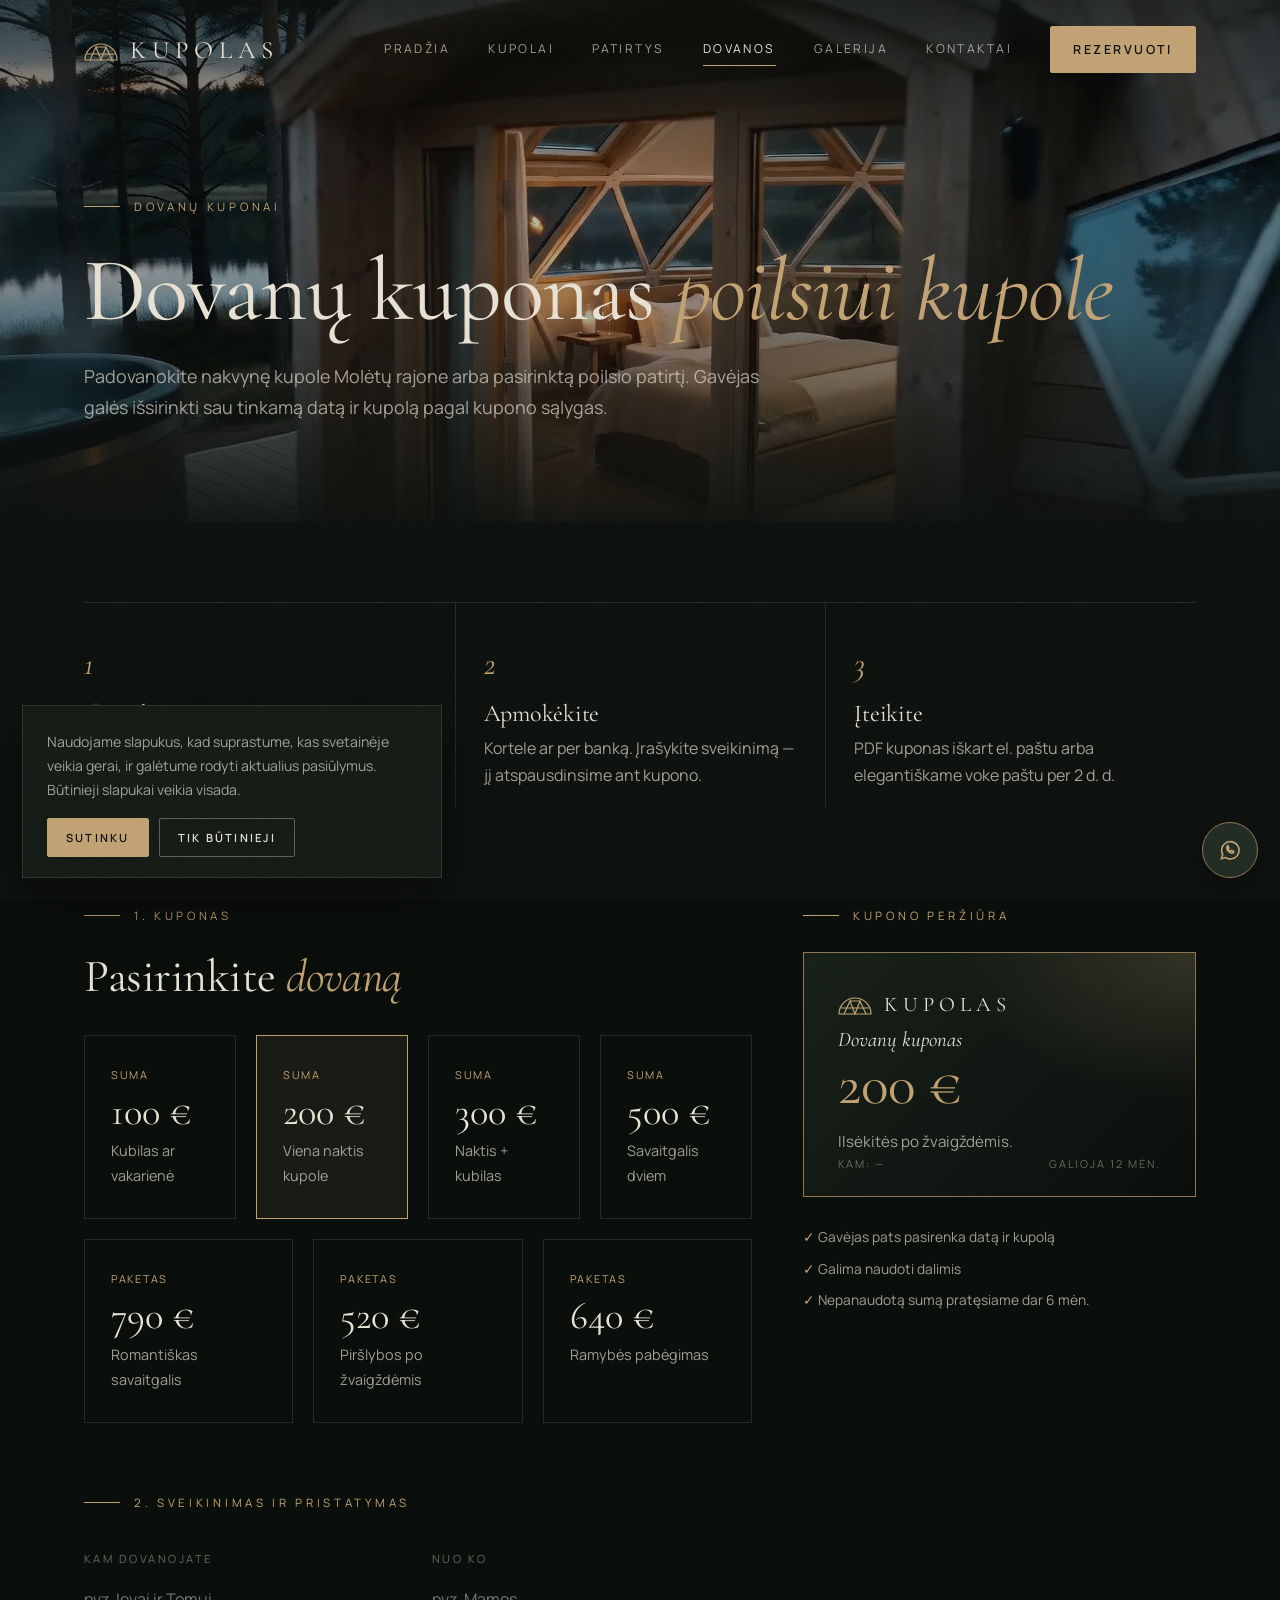
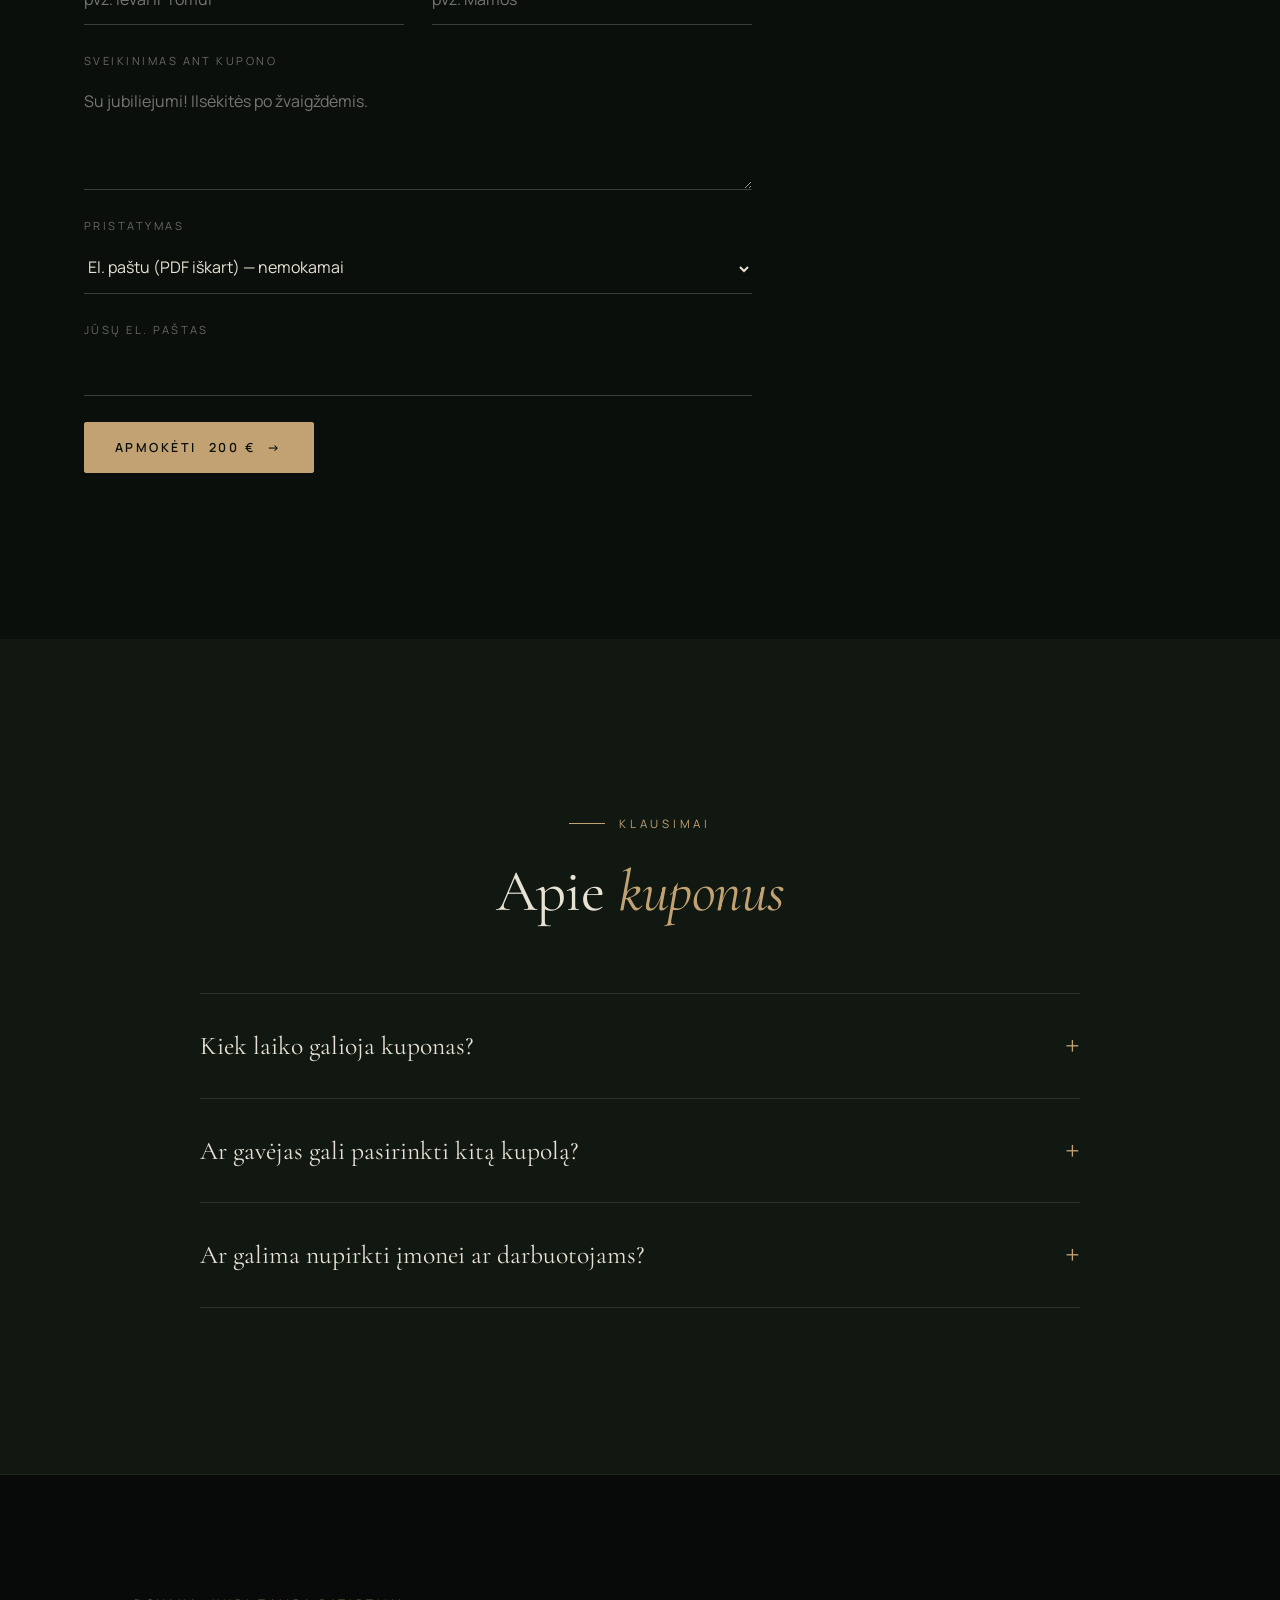
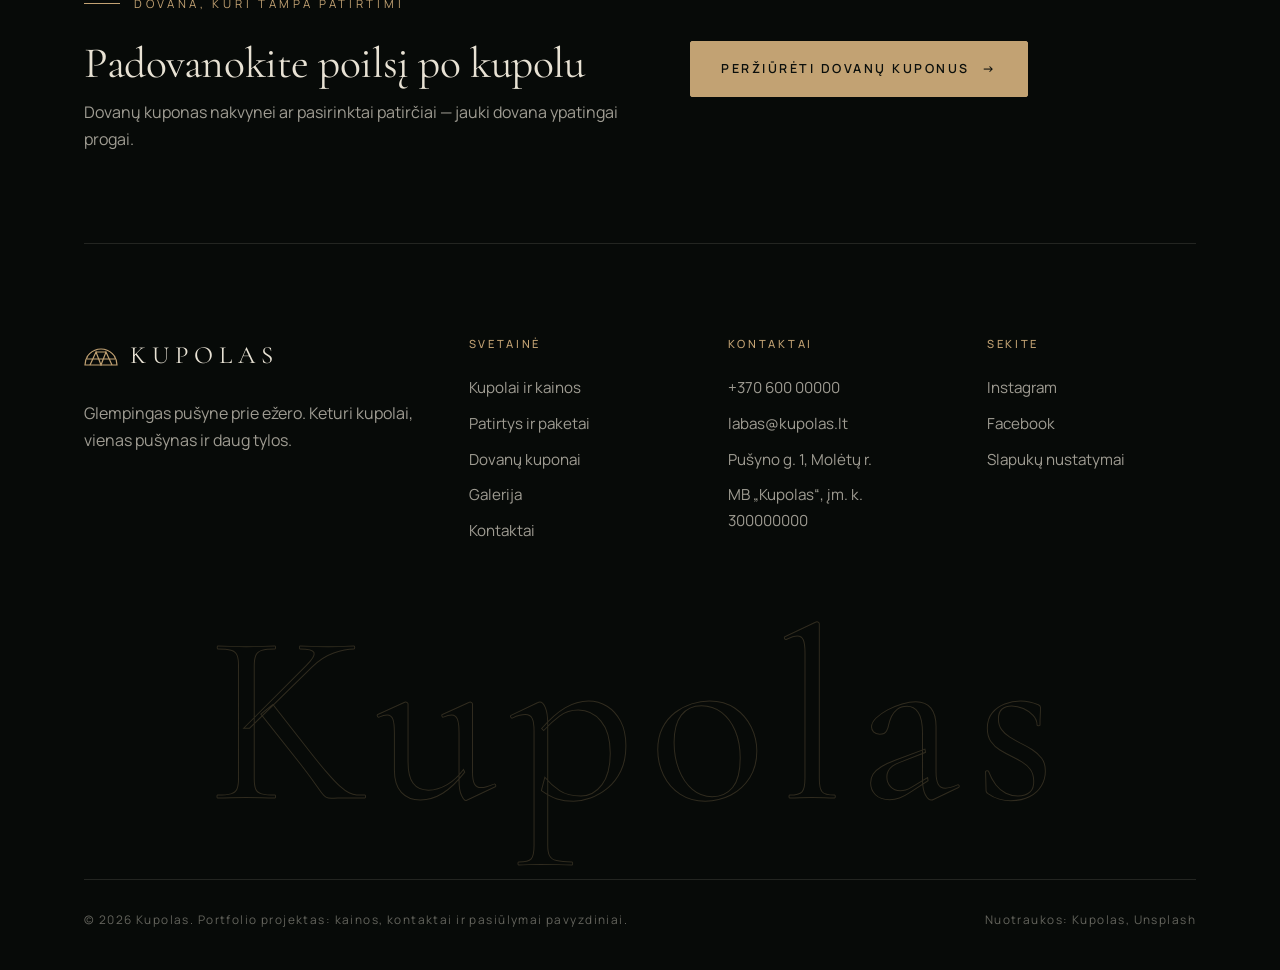
==== commit 0336e00e: "Improve reservation-focused copy on dovanos.html" ====
--- a/dovanos.html
+++ b/dovanos.html
@@ -3,14 +3,18 @@
 <head>
   <meta charset="UTF-8">
   <meta name="viewport" content="width=device-width, initial-scale=1">
-  <title>Dovanų kuponai — nakvynė kupole su kubilu | Kupolas</title>
-  <meta name="description" content="Padovanokite nakvynę kupole pušyne: dovanų kuponai nuo 100 € arba romantiško savaitgalio paketas. El. kuponas iškart po apmokėjimo, galioja 12 mėn.">
+  <title>Dovanų kuponas nakvynei kupole su kubilu | Kupolas</title>
+  <meta name="description" content="Padovanokite poilsį gamtoje: dovanų kuponai nakvynei kupole, romantiškam savaitgaliui ar pasirinktai patirčiai. Peržiūrėkite variantus ir sąlygas.">
   <meta property="og:title" content="Dovanų kuponai — Kupolas">
-  <meta property="og:image" content="images/kadras-10.jpg">
+  <meta property="og:url" content="https://alinadaugeliene-del.github.io/kupolas-demo/dovanos.html">
+  <meta property="og:image" content="https://alinadaugeliene-del.github.io/kupolas-demo/images/kadras-10.jpg">
+  <meta name="twitter:card" content="summary_large_image">
+  <link rel="icon" href="favicon.svg" type="image/svg+xml">
+  <meta name="theme-color" content="#0b0f0c">
   <link rel="preconnect" href="https://fonts.googleapis.com">
   <link rel="preconnect" href="https://fonts.gstatic.com" crossorigin>
   <link href="https://fonts.googleapis.com/css2?family=Cormorant+Garamond:ital,wght@0,400;0,500;1,400&family=Manrope:wght@300;400;500;600&subset=latin-ext&display=swap" rel="stylesheet">
-  <link rel="stylesheet" href="css/style.css">
+  <link rel="stylesheet" href="css/style.css?v=3">
 </head>
 <body>
 
@@ -38,8 +42,8 @@
     <div class="scene" data-scene="ember" data-seed="23" data-img="images/kadras-10.jpg" data-w="2000"></div>
     <div class="wrap">
       <span class="eyebrow reveal">Dovanų kuponai</span>
-      <h1 class="reveal" data-delay="1">Padovanokite <em>tylą</em></h1>
-      <p class="lead reveal" data-delay="2">Naktis kupole, kubilas po žvaigždėmis ir pusryčiai prie durų. Elektroninis kuponas — iškart po apmokėjimo, galioja 12 mėnesių.</p>
+      <h1 class="reveal" data-delay="1">Dovanų kuponas <em>poilsiui kupole</em></h1>
+      <p class="lead reveal" data-delay="2">Padovanokite nakvynę kupole Molėtų rajone arba pasirinktą poilsio patirtį. Gavėjas galės išsirinkti sau tinkamą datą ir kupolą pagal kupono sąlygas.</p>
     </div>
   </section>
 
@@ -131,15 +135,13 @@
   <div class="wrap">
     <div class="newsletter reveal">
       <div>
-        <span class="eyebrow">Naujienlaiškis</span>
-        <h3>−10 % pirmajam užsakymui</h3>
-        <p>Kartą per mėnesį: laisvos datos, sezoniniai pasiūlymai ir nuolaidos tik prenumeratoriams.</p>
+        <span class="eyebrow">Dovana, kuri tampa patirtimi</span>
+        <h3>Padovanokite poilsį po kupolu</h3>
+        <p>Dovanų kuponas nakvynei ar pasirinktai patirčiai — jauki dovana ypatingai progai.</p>
       </div>
-      <form class="newsletter__form" novalidate>
-        <input type="email" name="email" placeholder="Jūsų el. paštas" aria-label="El. paštas" required>
-        <button type="submit" class="btn">Gauti nuolaidą</button>
-        <p class="newsletter__ok" role="status">Ačiū! Nuolaidos kodas jau keliauja į jūsų paštą (demo).</p>
-      </form>
+      <div class="newsletter__form">
+        <a href="dovanos.html" class="btn">Peržiūrėti dovanų kuponus <span class="arrow">→</span></a>
+      </div>
     </div>
     <div class="footer__top">
       <div class="footer__brand">
@@ -151,11 +153,11 @@
       <div><h5>Sekite</h5><ul><li><a href="https://instagram.com" target="_blank" rel="noopener">Instagram</a></li><li><a href="https://facebook.com" target="_blank" rel="noopener">Facebook</a></li><li><a href="#" data-cookie-settings>Slapukų nustatymai</a></li></ul></div>
     </div>
     <div class="footer__word" aria-hidden="true">Kupolas</div>
-    <div class="footer__bottom"><span>© <span data-year></span> Kupolas. Demo svetainė.</span><span>Nuotraukos: Kupolas, <a href="https://unsplash.com" target="_blank" rel="noopener">Unsplash</a></span></div>
+    <div class="footer__bottom"><span>© <span data-year></span> Kupolas. Portfolio projektas: kainos, kontaktai ir pasiūlymai pavyzdiniai.</span><span>Nuotraukos: Kupolas, <a href="https://unsplash.com" target="_blank" rel="noopener">Unsplash</a></span></div>
   </div>
 </footer>
 
-<script src="js/main.js"></script>
+<script src="js/main.js?v=3"></script>
 <script>
   /* kupono pasirinkimas ir gyva peržiūra */
   (function () {
--- a/css/style.css
+++ b/css/style.css
@@ -263,7 +263,8 @@
 
 /* ---------- 3D intro (slinkimu valdomas) ---------- */
 .kupolas-intro { position: relative; height: 420vh; background: #0b0d0c; }
-.kupolas-intro .kp-sticky { position: sticky; top: 0; height: 100vh; height: 100svh; width: 100%; overflow: hidden; }
+.kupolas-intro .kp-sticky { position: sticky; top: 0; height: 100vh; height: 100svh; width: 100%; overflow: hidden;
+  background: #0b0a10 url("../images/kupolas-poster.jpg") center / cover no-repeat; }
 .kupolas-intro .kp-video {
   position: absolute;
   inset: 0;
@@ -275,6 +276,14 @@
   transition: opacity 1s var(--ease);
 }
 .kupolas-intro .kp-video.is-loaded { opacity: 1; }
+.kupolas-intro .kp-video.is-hidden { opacity: 0; }
+.kupolas-intro .kp-canvas,
+.kupolas-intro .kp-steam {
+  position: absolute; inset: 0; width: 100%; height: 100%;
+  object-fit: cover; pointer-events: none;
+}
+.kupolas-intro .kp-canvas { filter: saturate(0.9) brightness(0.88) contrast(1.04); }
+.kupolas-intro .kp-steam { filter: blur(2px); }
 .kupolas-intro .kp-vignette {
   position: absolute; inset: 0; pointer-events: none;
   background:
@@ -893,7 +902,7 @@
 .cal__months { display: grid; grid-template-columns: 1fr 1fr; gap: 30px; }
 @media (max-width: 640px) { .cal__months { grid-template-columns: 1fr; } .cal__month + .cal__month { display: none; } }
 .cal__title { font-family: var(--serif); font-size: 1.4rem; margin-bottom: 14px; text-transform: capitalize; }
-.cal__grid { display: grid; grid-template-columns: repeat(7, 1fr); gap: 3px; }
+.cal__grid { display: grid; grid-template-columns: repeat(7, minmax(0, 1fr)); gap: 3px; }
 .cal__wd { font-size: 0.66rem; letter-spacing: 0.12em; text-transform: uppercase; color: var(--bone-faint); text-align: center; padding-bottom: 6px; }
 .cal__day {
   aspect-ratio: 1; border: 0; background: rgba(232, 226, 212, 0.04); color: var(--bone); font: inherit; font-size: 0.86rem;
@@ -988,6 +997,23 @@
   .footer { padding-bottom: 110px; }
 }
 
+/* telefonas: kad niekas neišlįstų už ekrano */
+@media (max-width: 640px) {
+  .vouchers { grid-template-columns: 1fr 1fr !important; gap: 12px; }
+  .voucher { padding: 20px 16px; min-width: 0; }
+  .voucher b { font-size: 1.9rem; }
+  .cal { padding: 14px; }
+  .cal__day { font-size: 0.8rem; min-width: 0; }
+  .cal__day small { font-size: 0.5rem; }
+  .cal__wd { font-size: 0.58rem; letter-spacing: 0.04em; }
+  .price-table th:last-child, .price-table td:last-child { display: none; }
+  .price-table th, .price-table td { padding: 14px 8px; }
+  .price-table th { letter-spacing: 0.1em; font-size: 0.62rem; }
+  .price-table td:first-child { font-size: 1.2rem; }
+  .price-table .num { font-size: 1.15rem; }
+  .summary { padding: 24px 20px; }
+}
+
 /* slapukai */
 .cookies {
   position: fixed; left: 22px; bottom: 22px; z-index: 70; max-width: 420px;
